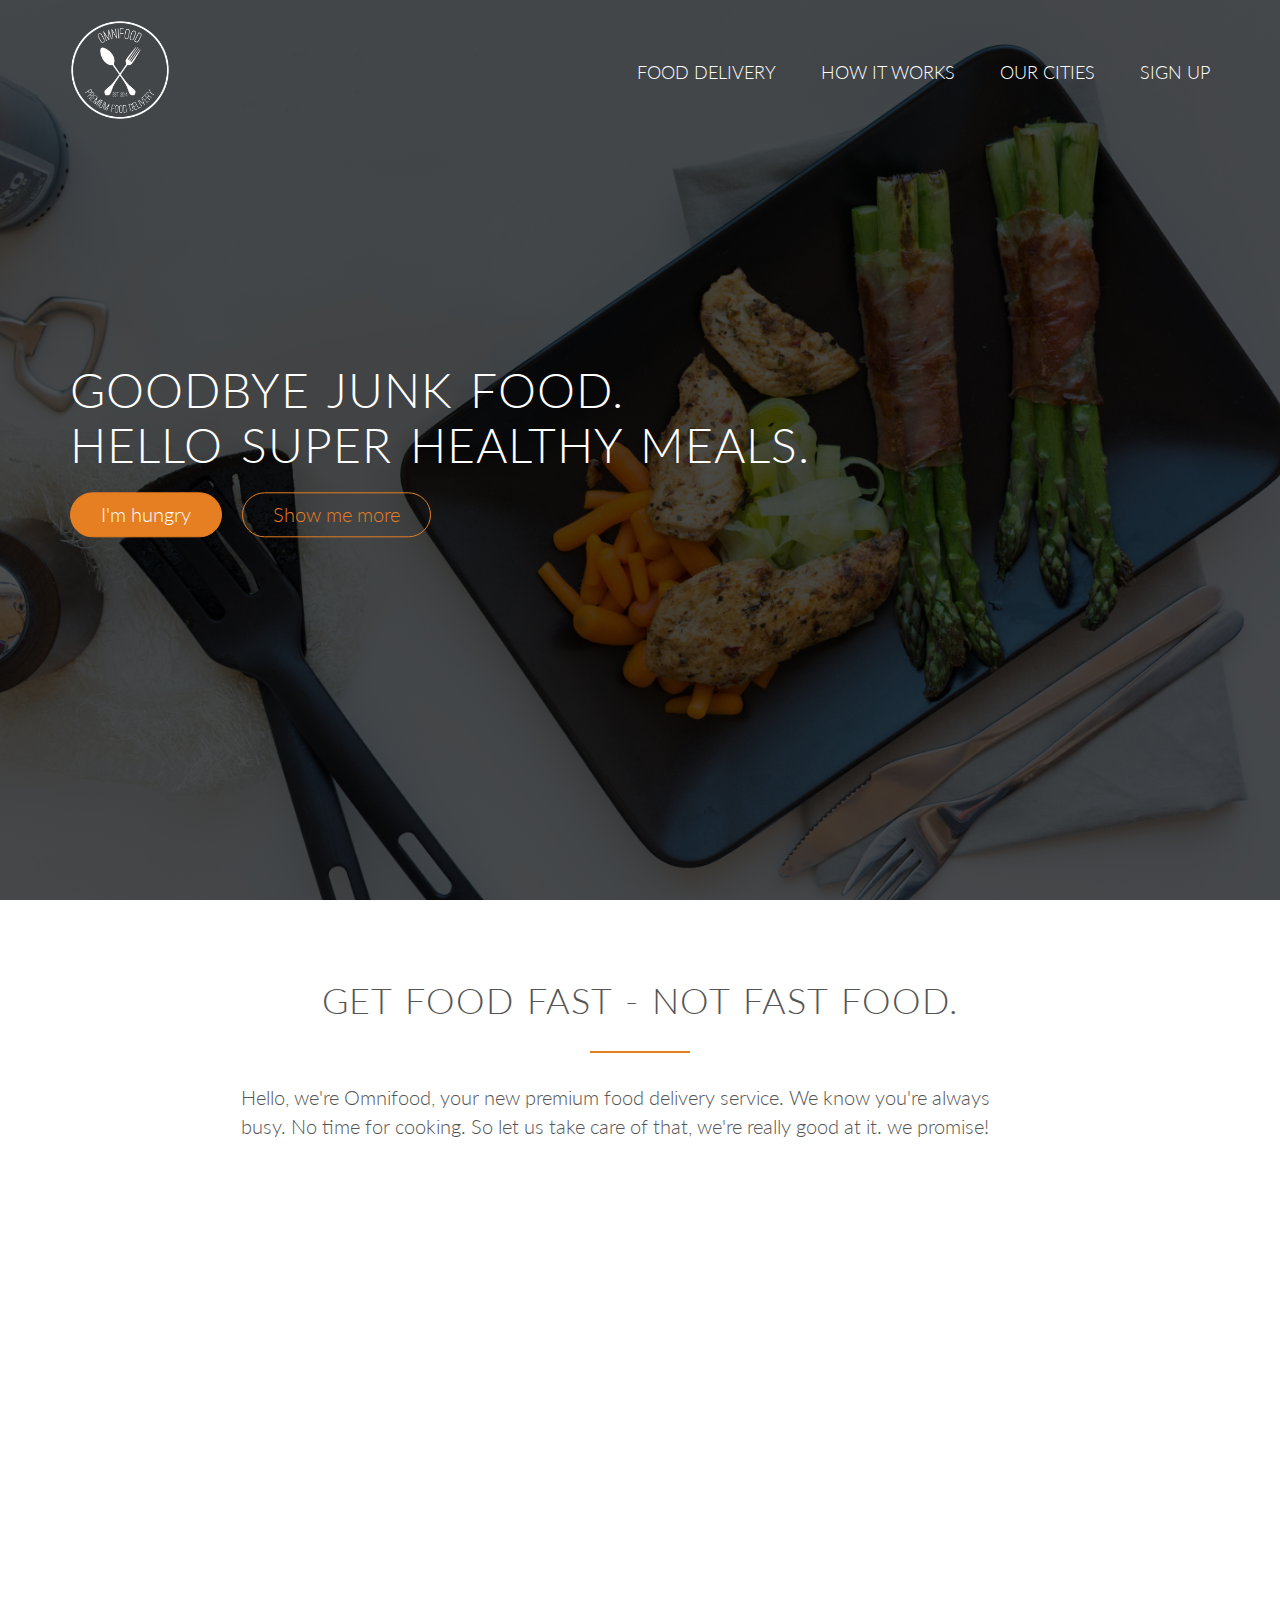
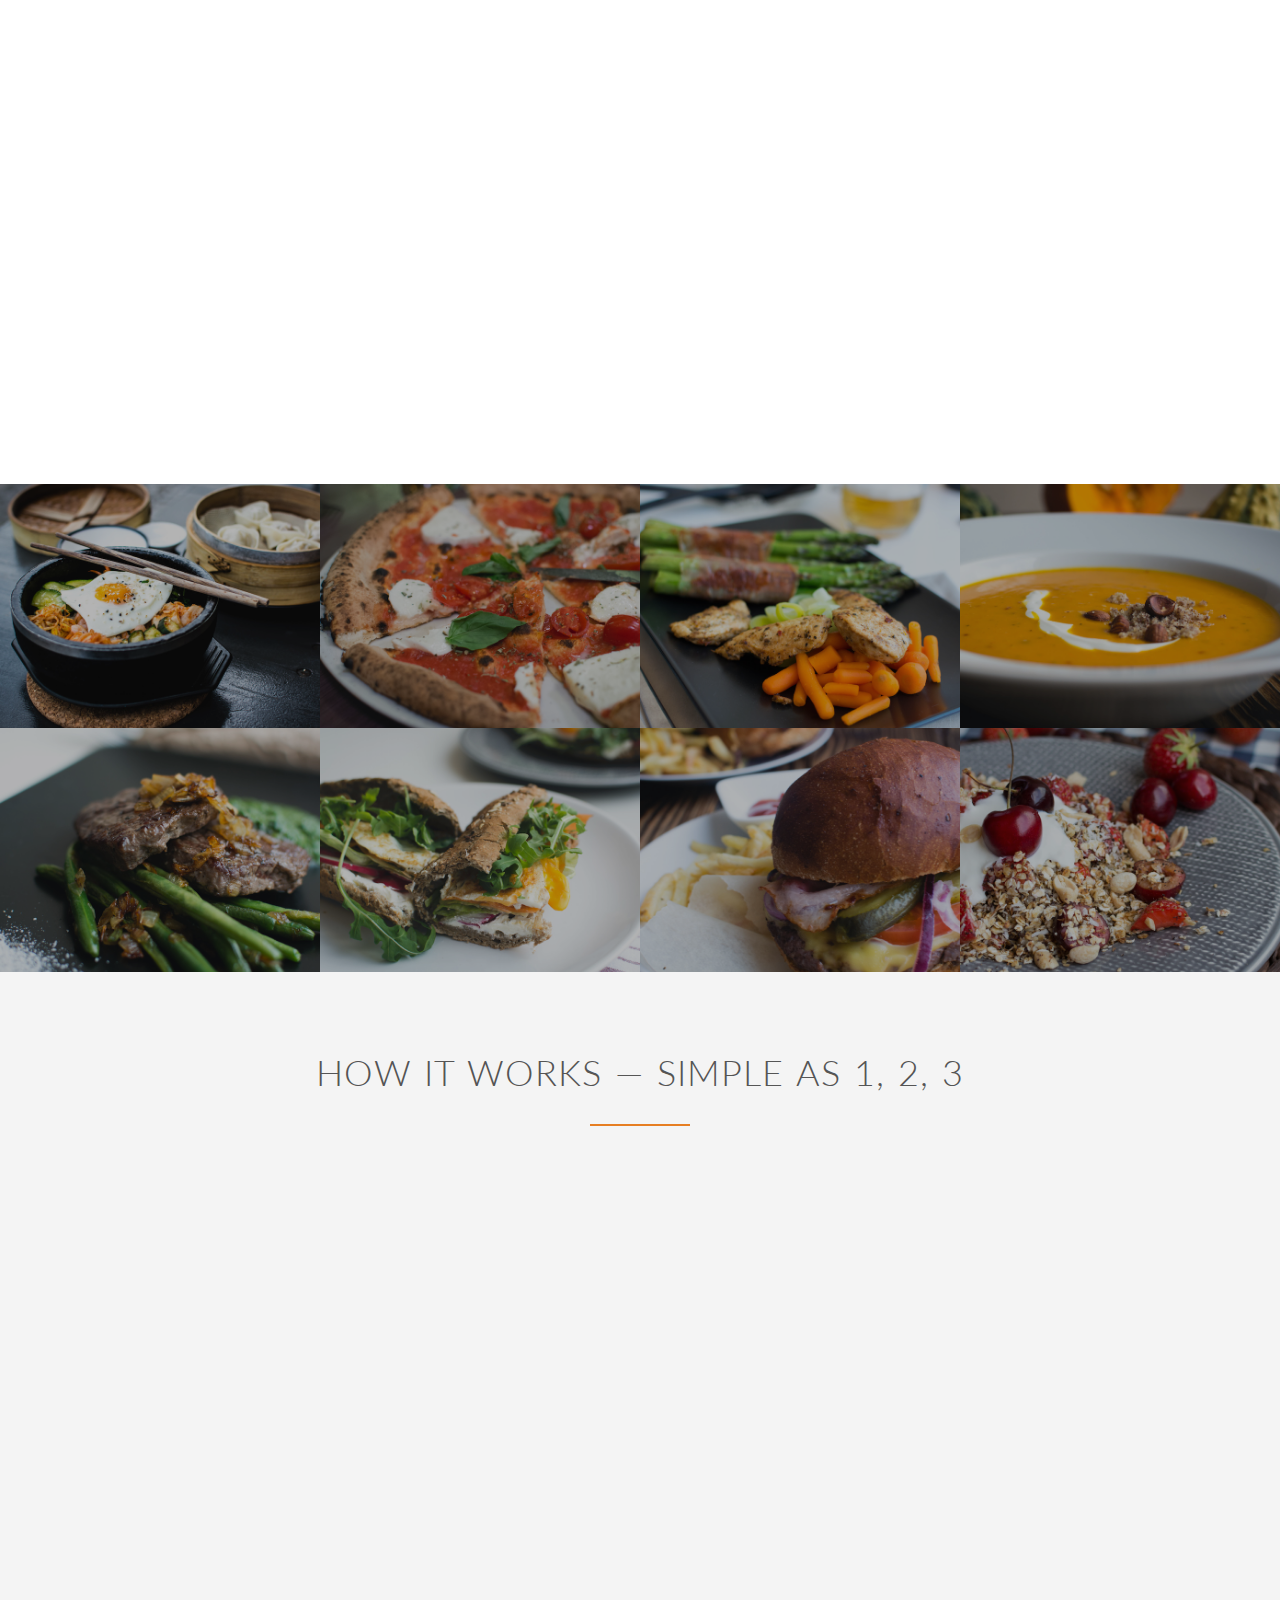
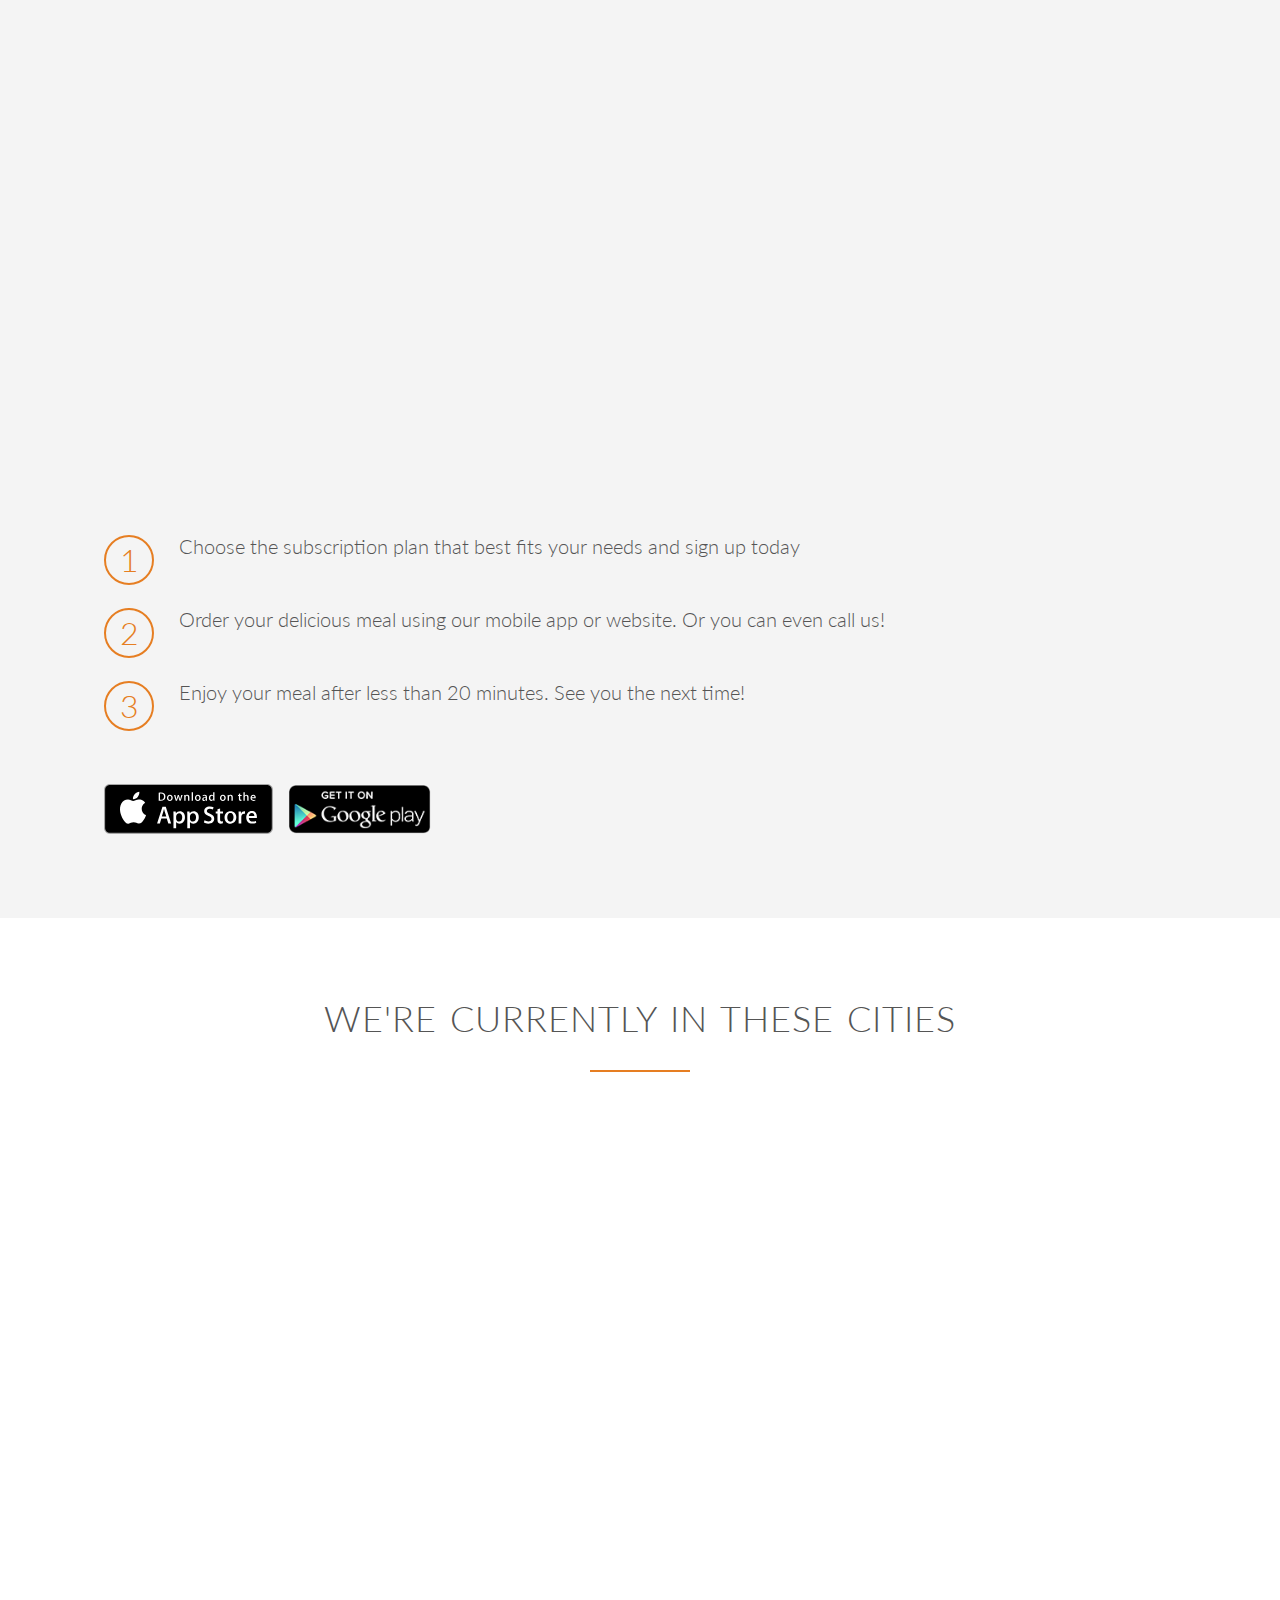
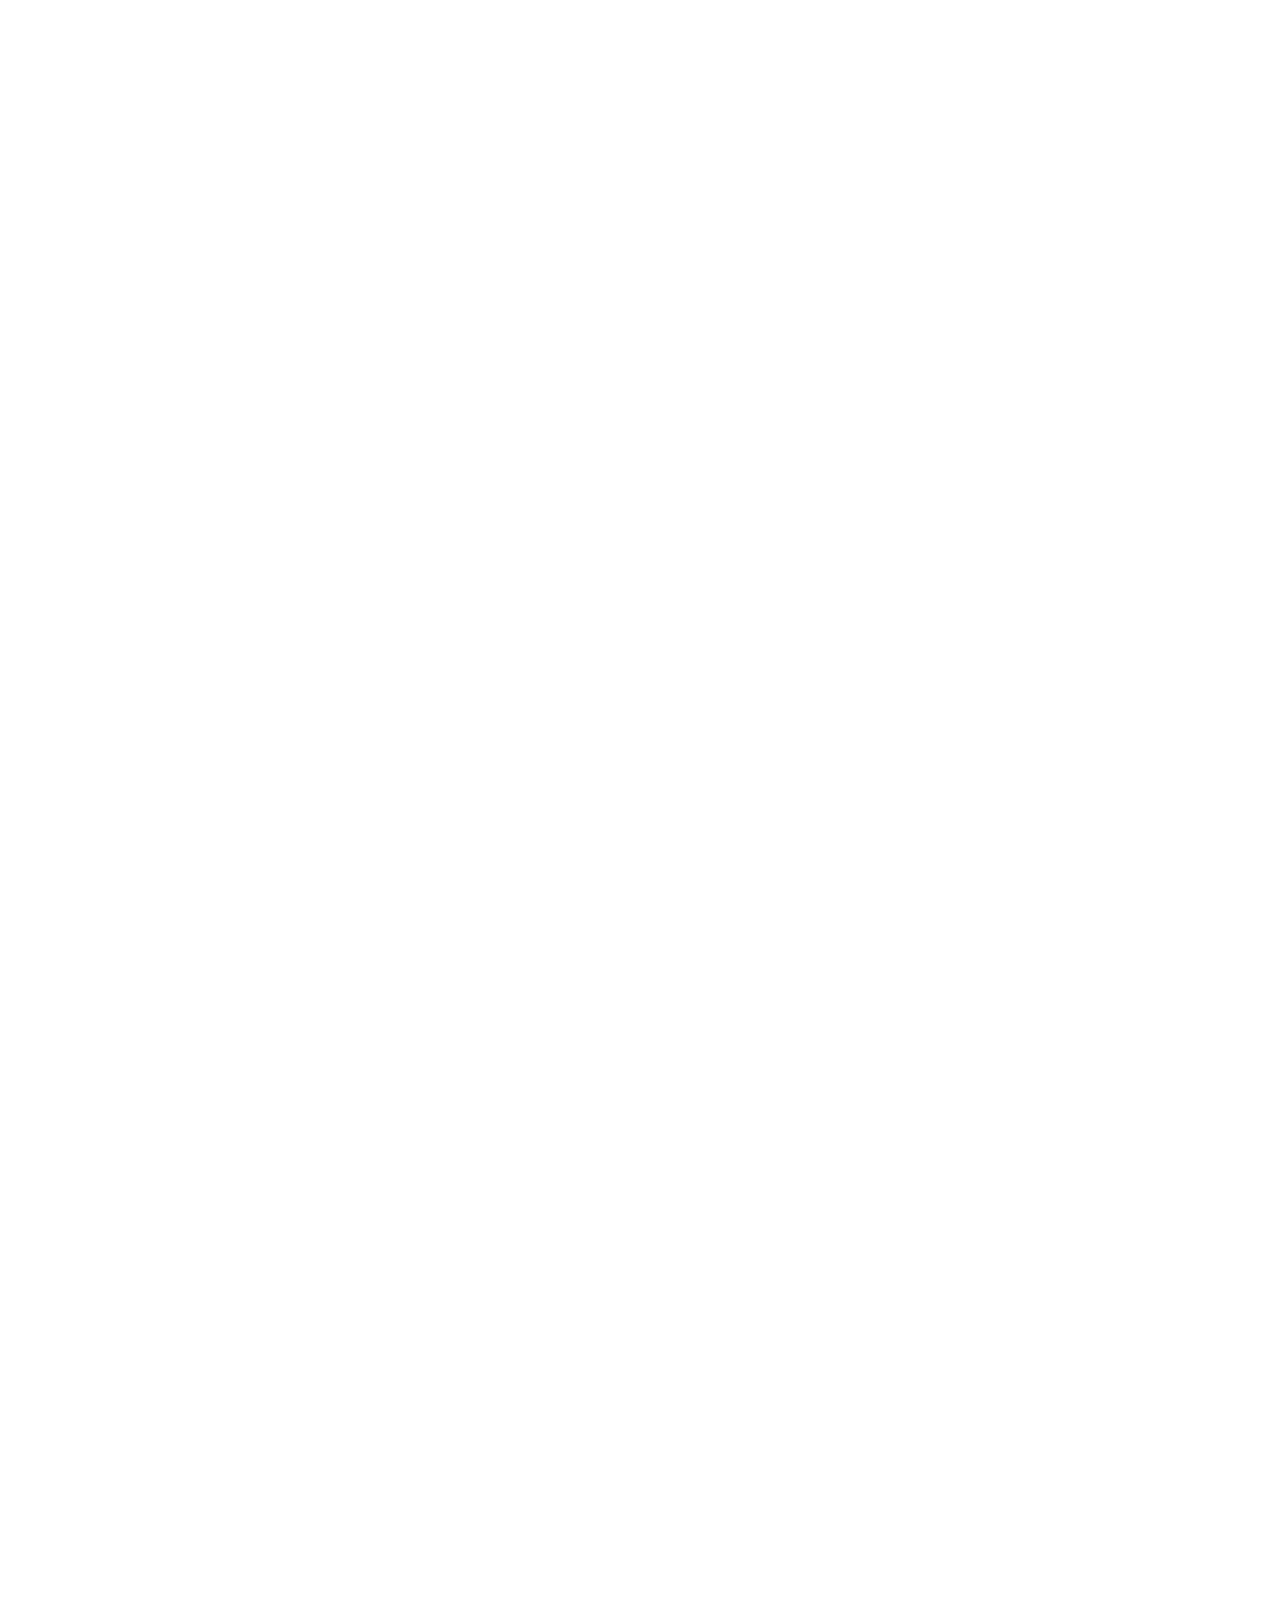
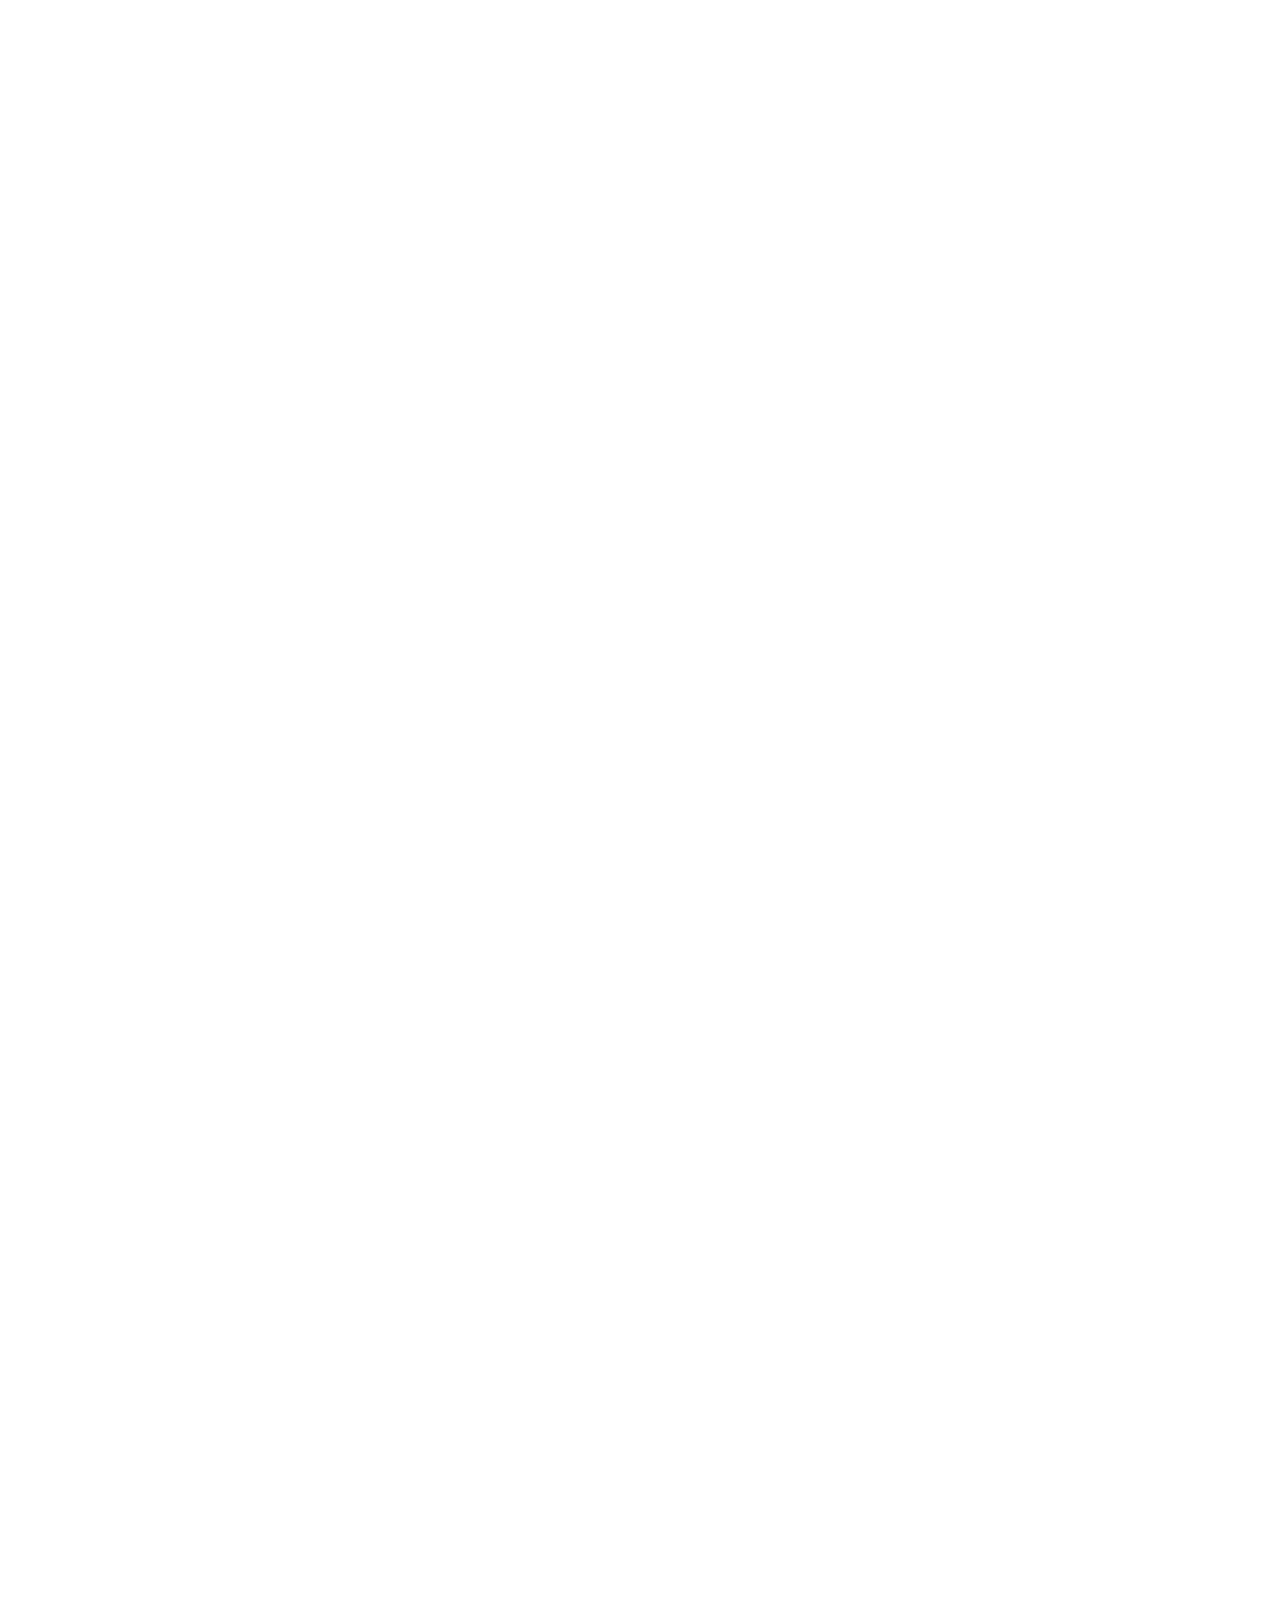
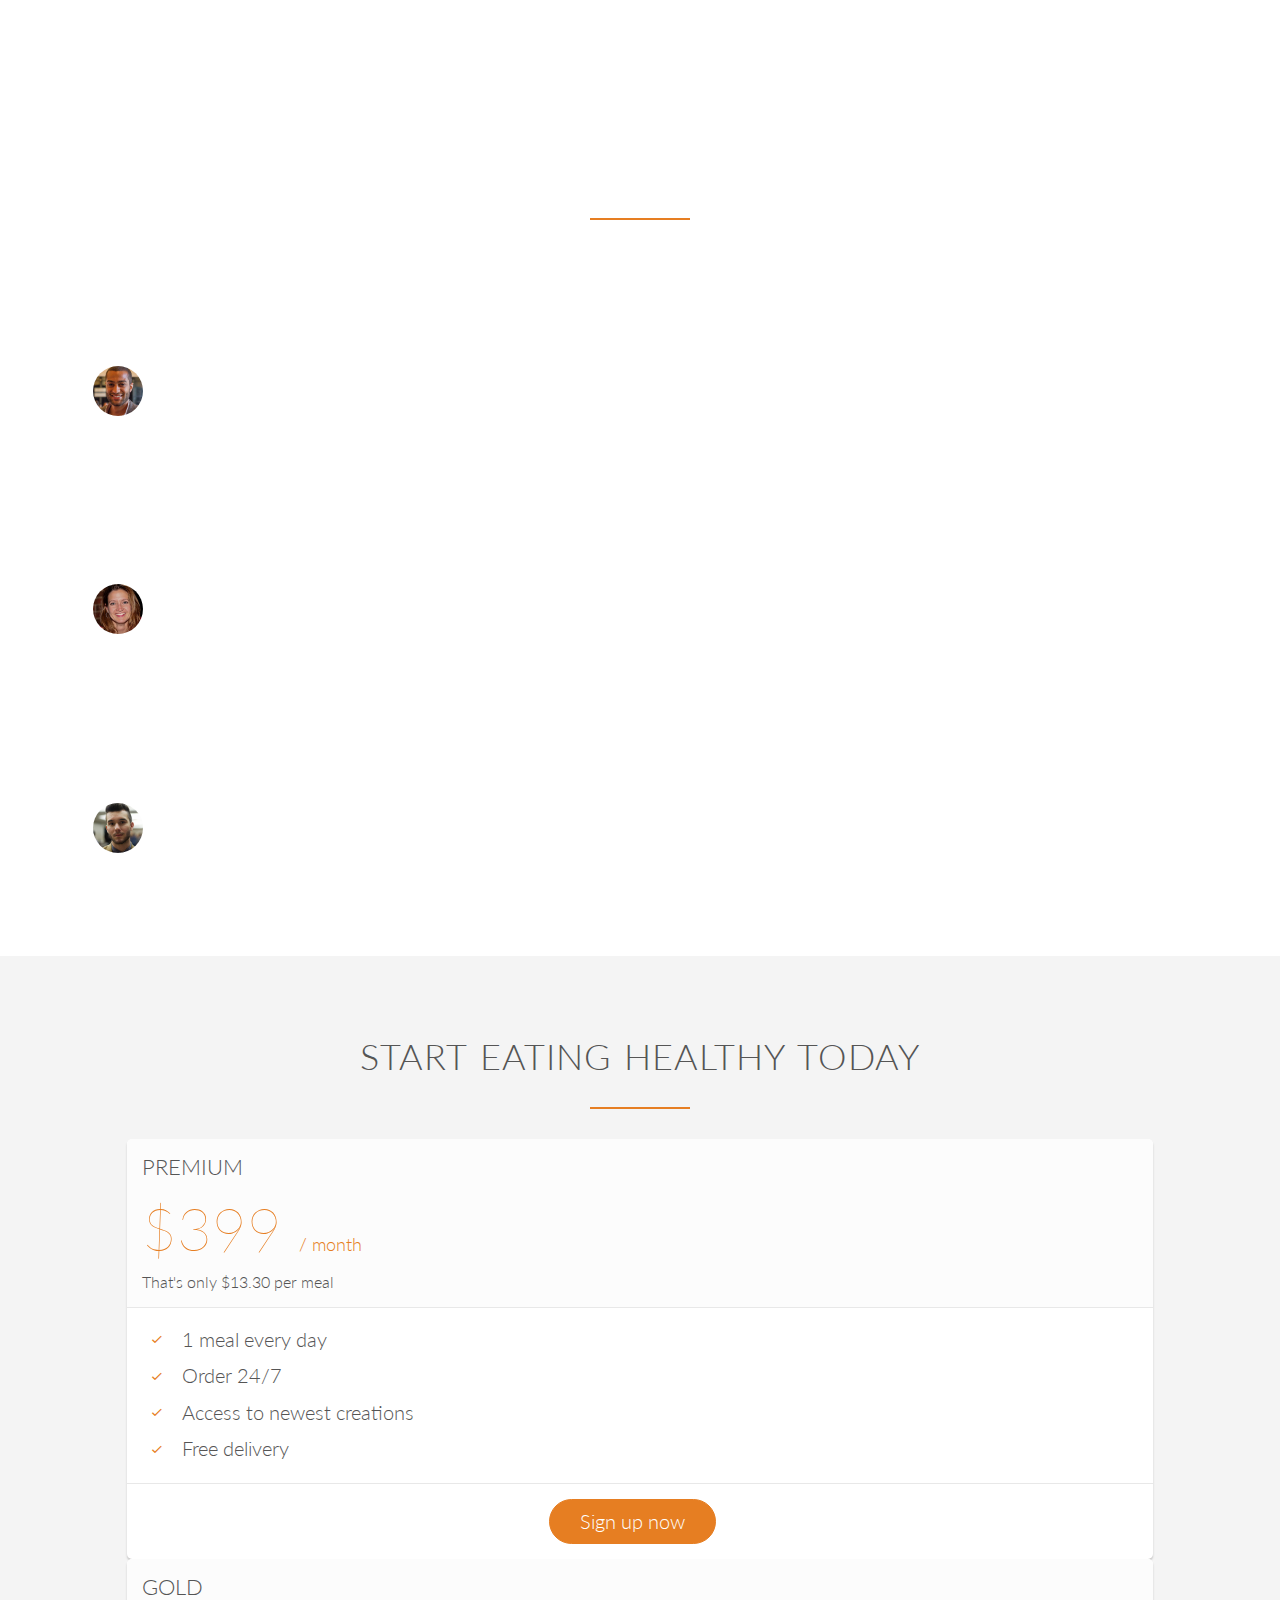
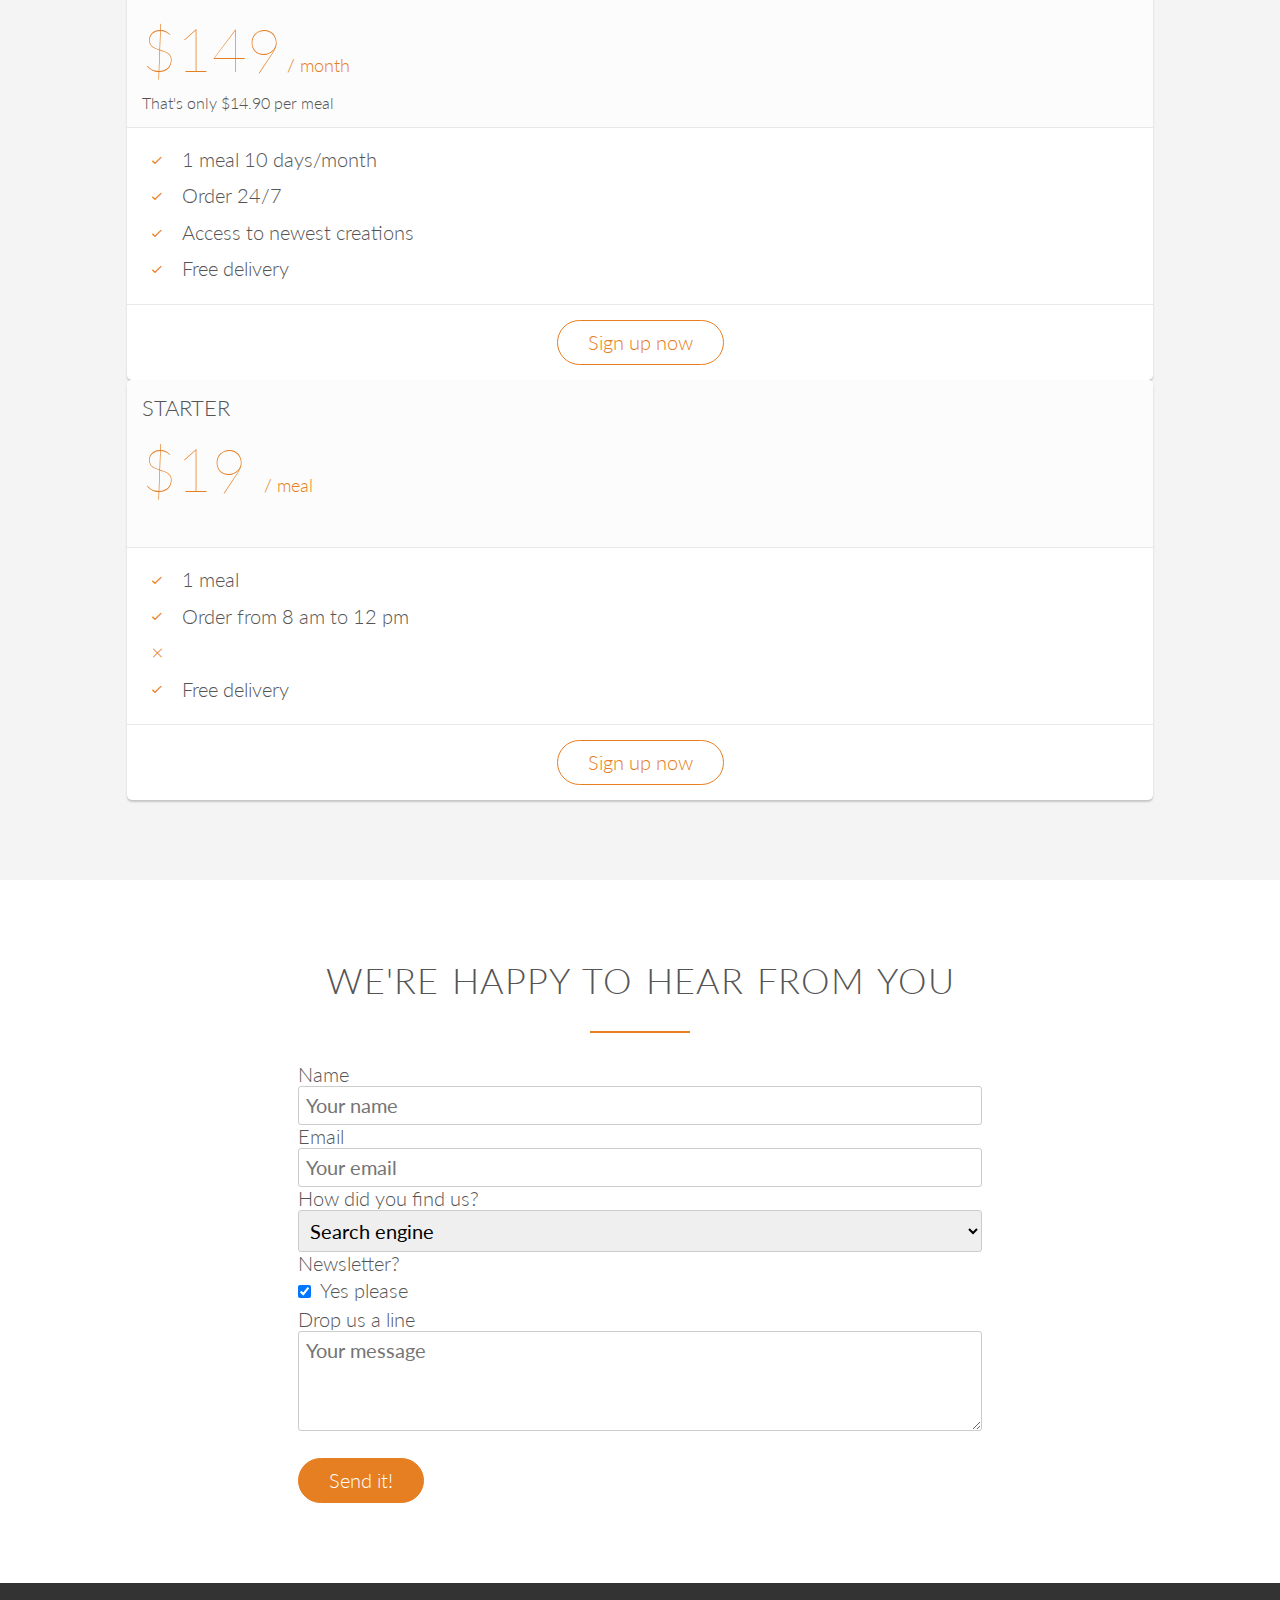
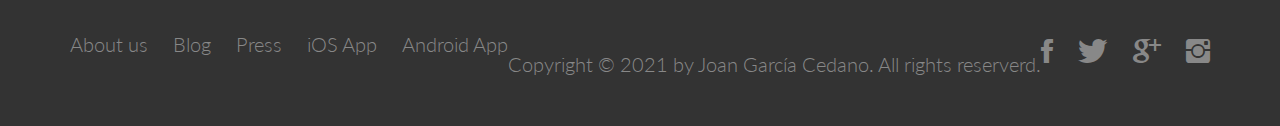
==== docs/index.html @ 102194fa "docs" ====
<!DOCTYPE html>
<html lang="en">
  <head>
    <meta charset="UTF-8" />
    <meta http-equiv="X-UA-Compatible" content="IE=edge" />
    <meta name="viewport" content="width=device-width, initial-scale=1.0" />
    <meta
      name="description"
      content="Omnifood is a premium food delivery service with the mission to bring affordable and healty meals to as many people as possible"
    />

    <link rel="stylesheet" href="./vendors/css/normalize.css" />
    <link rel="stylesheet" href="vendors/css/grid.css" />
    <link rel="stylesheet" href="./vendors/css/ionicons.css" />
    <link rel="stylesheet" href="./resources/css/style.css" />
    <link rel="stylesheet" href="./resources/css/queries.css" />
    <link rel="stylesheet" href="./" />
    <link
      href="https://fonts.googleapis.com/css?family=Lato:100,300,400,300italic"
      rel="stylesheet"
      type="text/css"
    />
    <link
      rel="stylesheet"
      href="https://cdnjs.cloudflare.com/ajax/libs/animate.css/4.1.1/animate.min.css"
    />
    <title>Omnifood</title>
    <link
      rel="apple-touch-icon"
      sizes="180x180"
      href="/resoursces/favicons/apple-touch-icon.png"
    />
    <link
      rel="icon"
      type="image/png"
      sizes="32x32"
      href="/resoursces/favicons/favicon-32x32.png"
    />
    <link
      rel="icon"
      type="image/png"
      sizes="16x16"
      href="/resoursces/favicons/favicon-16x16.png"
    />
    <link rel="manifest" href="/resoursces/favicons/site.webmanifest" />
    <link
      rel="mask-icon"
      href="/resoursces/favicons/safari-pinned-tab.svg"
      color="#5bbad5"
    />
    <link rel="shortcut icon" href="/resoursces/favicons/favicon.ico" />
    <meta name="msapplication-TileColor" content="#da532c" />
    <meta
      name="msapplication-config"
      content="/resoursces/favicons/browserconfig.xml"
    />
    <meta name="theme-color" content="#ffffff" />
  </head>
  <body>
    <header>
      <nav>
        <div class="row">
          <img
            src="./resources/img/logo-white.png"
            alt="Omnifood logo"
            class="logo"
          />
          <img
            src="./resources/img/logo.png"
            alt="Omnifood logo"
            class="logo-black"
          />
          <ul class="main-nav js--main-nav">
            <li><a href="#features">Food delivery</a></li>
            <li><a href="#works">How it works</a></li>
            <li><a href="#cities">Our cities</a></li>
            <li><a href="#plans">Sign up</a></li>
          </ul>
          <a class="mobile-nav-icon js--nav-icon"
            ><i class="ion-navicon-round"></i
          ></a>
        </div>
      </nav>
      <div class="hero-text-box">
        <h1>
          Goodbye junk food.<br />
          Hello super healthy meals.
        </h1>
        <a class="btn btn-full js--scroll-to-plan" href="#">I'm hungry</a>
        <a class="btn btn-ghost js--scroll-to-start" href="#">Show me more</a>
      </div>
    </header>

    <section class="section-features js--section-features" id="features">
      <div class="row">
        <h2>Get food fast - not fast food.</h2>
        <p class="long-copy">
          Hello, we're Omnifood, your new premium food delivery service. We know
          you're always busy. No time for cooking. So let us take care of that,
          we're really good at it. we promise!
        </p>
      </div>
      <div class="row js--wp-1">
        <div class="col span-1-of-4 box">
          <i class="ion-ios-infinite-outline icon-big"></i>
          <h3>Up to 365 days/year</h3>
          <p>
            Never cook again! We really mean that. Our subscription plans
            include up to 365 days/year coverage. You can also choose to order
            more flexibly if that's your style.
          </p>
        </div>
        <div class="col span-1-of-4 box">
          <i class="ion-ios-stopwatch-outline icon-big"></i>
          <h3>Ready en 20 minutes</h3>
          <p>
            You're only twenty minutes away from your delicious and super
            healthy meals delivered right to your home. We work with the best
            chefs in each town to ensure that you're 100% happy
          </p>
        </div>
        <div class="col span-1-of-4 box">
          <i class="ion-ios-nutrition-outline icon-big"></i>
          <h3>100% organic</h3>
          <p>
            All our vegetables are fresh, organic and loca. Animals are reised
            without added hormones or antibiotics. Good for your health, the
            enviroment, and it also tastes better!
          </p>
        </div>
        <div class="col span-1-of-4 box">
          <i class="ion-ios-cart-outline icon-big"></i>
          <h3>Order anything</h3>
          <p>
            We don't limit your creativity, which means you can order whatever
            you feel like. You can also choose from our menu containing over 100
            delicious meals. It's up to you!
          </p>
        </div>
      </div>
    </section>

    <section class="section-meals">
      <ul class="meals-showcase clearfix">
        <li>
          <figure class="meal-photo">
            <img
              src="./resources/img/1.jpg"
              alt="Korean bibmbap with egg and vegetables"
            />
          </figure>
        </li>
        <li>
          <figure class="meal-photo">
            <img
              src="./resources/img/2.jpg"
              alt="Simple italian pizza with cherry tomatoes"
            />
          </figure>
        </li>
        <li>
          <figure class="meal-photo">
            <img
              src="./resources/img/3.jpg"
              alt="Chicken breast steak with vegetables"
            />
          </figure>
        </li>
        <li>
          <figure class="meal-photo">
            <img src="./resources/img/4.jpg" alt="Autumn pumpkin soup" />
          </figure>
        </li>
      </ul>
      <ul class="meals-showcase clearfix">
        <li>
          <figure class="meal-photo">
            <img
              src="./resources/img/5.jpg"
              alt="Paleo beef steak with vegetables"
            />
          </figure>
        </li>
        <li>
          <figure class="meal-photo">
            <img
              src="./resources/img/6.jpg"
              alt="Healthy baguette with egg and vegetables"
            />
          </figure>
        </li>
        <li>
          <figure class="meal-photo">
            <img
              src="./resources/img/7.jpg"
              alt="Burger with cheddar and bacon"
            />
          </figure>
        </li>
        <li>
          <figure class="meal-photo">
            <img
              src="./resources/img/8.jpg"
              alt="Granola with cherires and strawberries"
            />
          </figure>
        </li>
      </ul>
    </section>

    <section class="section-steps" id="works">
      <div class="row">
        <h2>How it works &mdash; Simple as 1, 2, 3</h2>
      </div>
      <div class="row">
        <div class="col span-1-of-2 steps-box">
          <img
            src="./resources/img/app-iPhone.png"
            alt="Omnifood app on iPhone"
            class="app-screen js--wp-2"
          />
        </div>
        <div class="col span-1-of-2 steps-box">
          <div class="works-step">
            <div>1</div>
            <p>
              Choose the subscription plan that best fits your needs and sign up
              today
            </p>
          </div>
          <div class="works-step">
            <div>2</div>
            <p>
              Order your delicious meal using our mobile app or website. Or you
              can even call us!
            </p>
          </div>
          <div class="works-step">
            <div>3</div>
            <p>
              Enjoy your meal after less than 20 minutes. See you the next time!
            </p>
          </div>

          <a href="#" class="btn-app"
            ><img src="./resources/img/download-app.svg" alt="App Store Button"
          /></a>
          <a href="#" class="btn-app"
            ><img
              src="./resources/img/download-app-android.png"
              alt="Google Store Button"
          /></a>
        </div>
      </div>
    </section>

    <section class="section-cities" id="cities">
      <div class="row">
        <h2>We're currently in these cities</h2>
      </div>
      <div class="row js--wp-3">
        <div class="col span-1-of-4 box">
          <img src="./resources/img/lisbon-3.jpg" alt="Lisbon" />
          <h3>Lisbon</h3>
          <div class="city-feature">
            <i class="ion-ios-person icon-small"></i>
            1600+ happy eaters
          </div>
          <div class="city-feature">
            <i class="ion-ios-star icon-small"></i>
            60+ top chefs
          </div>
          <div class="city-feature">
            <i class="ion-social-twitter icon-small"></i>
            <a href="#">@omnifood_lx</a>
          </div>
        </div>
        <div class="col span-1-of-4 box">
          <img src="./resources/img/san-francisco.jpg" alt="San Francisco" />
          <h3>San Francisco</h3>
          <div class="city-feature">
            <i class="ion-ios-person icon-small"></i>
            3700+ happy eaters
          </div>
          <div class="city-feature">
            <i class="ion-ios-star icon-small"></i>
            160+ top chefs
          </div>
          <div class="city-feature">
            <i class="ion-social-twitter icon-small"></i>
            <a href="#">@omnifood_sf</a>
          </div>
        </div>
        <div class="col span-1-of-4 box">
          <img src="./resources/img/berlin.jpg" alt="Berlin" />
          <h3>Berlín</h3>
          <div class="city-feature">
            <i class="ion-ios-person icon-small"></i>
            2300+ happy eaters
          </div>
          <div class="city-feature">
            <i class="ion-ios-star icon-small"></i>
            110+ top chefs
          </div>
          <div class="city-feature">
            <i class="ion-social-twitter icon-small"></i>
            <a href="#">@omnifood_berlin</a>
          </div>
        </div>
        <div class="col span-1-of-4 box">
          <img src="./resources/img/london.jpg" alt="London" />
          <h3>London</h3>
          <div class="city-feature">
            <i class="ion-ios-person icon-small"></i>
            1200+ happy eaters
          </div>
          <div class="city-feature">
            <i class="ion-ios-star icon-small"></i>
            50+ top chefs
          </div>
          <div class="city-feature">
            <i class="ion-social-twitter icon-small"></i>
            <a href="#">@omnifood_london</a>
          </div>
        </div>
      </div>
    </section>

    <section class="section-testimonials">
      <div class="row">
        <h2>Our customers can't live withous us</h2>
      </div>
      <div class="row">
        <div class="col span-1-of-3">
          <blockquote>
            Omnifood is just awesome! I just launched a startup which leaves me
            with no time for cooking, so Omnifood is a life-saver. Now that I
            got used to it, I couldn't live without my daily meals!
            <cite
              ><img src="./resources/img/customer-1.jpg" alt="" />Alberto
              Duncan</cite
            >
          </blockquote>
        </div>
        <div class="col span-1-of-3">
          <blockquote>
            I was looking for a quick and ease food delivery service in San
            Francisco. I tried a lot of them and ended up with Omnifood. Best
            food delivery service in the Bay Area. Keep up the great work!
            <cite
              ><img src="./resources/img/customer-2.jpg" alt="" />Joana
              Silva</cite
            >
          </blockquote>
        </div>
        <div class="col span-1-of-3">
          <blockquote>
            Inexpensive healthy and great-tasting mels, delivered right to my
            home. We have lots of food delivery here in Lisbon, but no one comes
            even close to Omnifood. Me and my family are so in love!
            <cite
              ><img src="./resources/img/customer-3.jpg" alt="" />Milton
              Chapman</cite
            >
          </blockquote>
        </div>
      </div>
    </section>

    <section class="section-plans js--section-plans" id="plans">
      <div class="row">
        <h2>Start eating healthy today</h2>
      </div>
      <div class="row">
        <div class="col span-1-of-3">
          <div class="plan-box js--wp-4">
            <div>
              <h3>Premium</h3>
              <p class="plan-price">$399 <span> / month</span></p>
              <p class="plan-price-meal">That's only $13.30 per meal</p>
            </div>
            <div>
              <ul>
                <li>
                  <i class="ion-ios-checkmark-empty icon-small"></i>1 meal every
                  day
                </li>
                <li>
                  <i class="ion-ios-checkmark-empty icon-small"></i>Order 24/7
                </li>
                <li>
                  <i class="ion-ios-checkmark-empty icon-small"></i>Access to
                  newest creations
                </li>
                <li>
                  <i class="ion-ios-checkmark-empty icon-small"></i>Free
                  delivery
                </li>
              </ul>
            </div>
            <div>
              <a href="#" class="btn btn-full">Sign up now</a>
            </div>
          </div>
        </div>
        <div class="col span-1-of-3">
          <div class="plan-box">
            <div>
              <h3>Gold</h3>
              <p class="plan-price">$149<span> / month</span></p>
              <p class="plan-price-meal">That's only $14.90 per meal</p>
            </div>
            <div>
              <ul>
                <li>
                  <i class="ion-ios-checkmark-empty icon-small"></i>1 meal 10
                  days/month
                </li>
                <li>
                  <i class="ion-ios-checkmark-empty icon-small"></i>Order 24/7
                </li>
                <li>
                  <i class="ion-ios-checkmark-empty icon-small"></i>Access to
                  newest creations
                </li>
                <li>
                  <i class="ion-ios-checkmark-empty icon-small"></i>Free
                  delivery
                </li>
              </ul>
            </div>
            <div>
              <a href="#" class="btn btn-ghost">Sign up now</a>
            </div>
          </div>
        </div>
        <div class="col span-1-of-3">
          <div class="plan-box">
            <div>
              <h3>Starter</h3>
              <p class="plan-price">$19 <span> / meal</span></p>
              <p class="plan-price-meal">&nbsp;</p>
            </div>
            <div>
              <ul>
                <li>
                  <i class="ion-ios-checkmark-empty icon-small"></i>1 meal
                </li>
                <li>
                  <i class="ion-ios-checkmark-empty icon-small"></i>Order from 8
                  am to 12 pm
                </li>
                <li>
                  <i class="ion-ios-close-empty icon-small"></i>
                </li>
                <li>
                  <i class="ion-ios-checkmark-empty icon-small"></i>Free
                  delivery
                </li>
              </ul>
            </div>
            <div>
              <a href="#" class="btn btn-ghost">Sign up now</a>
            </div>
          </div>
        </div>
      </div>
    </section>

    <section class="section-form">
      <div class="row">
        <h2>We're happy to hear from you</h2>
      </div>
      <div class="row">
        <form method="post" action="#" class="contact-form">
          <div class="row">
            <div class="col span-1-of-3">
              <label for="">Name</label>
            </div>
            <div class="col span-2-of-3">
              <input
                type="text"
                name="name"
                id="name"
                placeholder="Your name"
                required
              />
            </div>
          </div>
          <div class="row">
            <div class="col span-1-of-3">
              <label for="">Email</label>
            </div>
            <div class="col span-2-of-3">
              <input
                type="email"
                name="email"
                id="email"
                placeholder="Your email"
                required
              />
            </div>
          </div>
          <div class="row">
            <div class="col span-1-of-3">
              <label for="">How did you find us?</label>
            </div>
            <div class="col span-2-of-3">
              <select name="find-us" id="find-us">
                <option value="friends">Friends</option>
                <option value="search" selected>Search engine</option>
                <option value="ad">Advertisement</option>
                <option value="other">Other</option>
              </select>
            </div>
          </div>

          <div class="row">
            <div class="col span-1-of-3">
              <label for="">Newsletter?</label>
            </div>
            <div class="col span-2-of-3">
              <input type="checkbox" name="news" id="news" checked />
              Yes please
            </div>
          </div>
          <div class="row">
            <div class="col span-1-of-3">
              <label for="">Drop us a line</label>
            </div>
            <div class="col span-2-of-3">
              <textarea
                name="message"
                id="message"
                cols="30"
                rows="10"
                placeholder="Your message"
              ></textarea>
            </div>
          </div>
          <div class="row">
            <div class="col span-1-of-3">
              <label for="">&nbsp;</label>
            </div>
            <div class="col span-2-of-3">
              <input type="submit" value="Send it!" />
            </div>
          </div>
        </form>
      </div>
    </section>

    <footer>
      <div class="row">
        <div class="col span-1-of-2">
          <ul class="footer-nav">
            <li><a href="#">About us</a></li>
            <li><a href="#">Blog</a></li>
            <li><a href="#">Press</a></li>
            <li><a href="#">iOS App</a></li>
            <li><a href="#">Android App</a></li>
          </ul>
        </div>
        <div class="col span-1-of-2">
          <ul class="social-icons">
            <li>
              <a href="#"><i class="ion-social-facebook"></i></a>
            </li>
            <li>
              <a href="#"><i class="ion-social-twitter"></i></a>
            </li>
            <li>
              <a href="#"><i class="ion-social-googleplus"></i></a>
            </li>
            <li>
              <a href="#"><i class="ion-social-instagram"></i></a>
            </li>
          </ul>
        </div>
      </div>
      <div class="row">
        <p>
          Copyright &copy; 2021 by Joan García Cedano. All rights reserverd.
        </p>
      </div>
    </footer>
    <script src="https://ajax.googleapis.com/ajax/libs/jquery/1.11.2/jquery.min.js"></script>
    <script src="./vendors/js/jquery.waypoints.min.js"></script>
    <script src="./resources/js/script.js"></script>
  </body>
</html>
---- docs/resources/css/style.css ----
/*BASIC SETUP*/

* {
  margin: 0;
  padding: 0;
  box-sizing: border-box;
}

html,
body {
  background-color: #fff;
  color: #555;
  font-family: "Lato", "Arial", sans-serif;
  font-weight: 300;
  font-size: 20px;
  text-rendering: optimizeLegibility;
  overflow-x: hidden;
}

.clearfix {
  zoom: 1;
}

.clearfix::after {
  content: ".";
  clear: both;
  display: block;
  height: 0;
  visibility: hidden;
}

/*REUSABLE COMPONENTS*/

.row {
  max-width: 1140px;
  margin: 0 auto;
}

section {
  padding: 80px 0;
}

.box {
  padding: 1%;
}

/*HEADINGS*/

h1,
h2,
h3 {
  font-weight: 300;
  text-transform: uppercase;
}

h1 {
  margin-top: 0;
  margin-bottom: 20px;
  color: #fff;
  font-size: 240%;
  word-spacing: 4px;
  letter-spacing: 1px;
}

h2 {
  font-size: 180%;
  word-spacing: 2px;
  text-align: center;
  margin-bottom: 30px;
  letter-spacing: 1px;
}

h2::after {
  content: " ";
  display: block;
  height: 2px;
  background-color: #e67e22;
  width: 100px;
  margin: 0 auto;
  margin-top: 30px;
}

h3 {
  font-size: 110%;
  margin-bottom: 15px;
}

/*PARAGRAPHS*/
.long-copy {
  line-height: 145%;
  width: 70%;
  margin-left: 15%;
}

.box p {
  font-size: 90%;
  line-height: 145%;
}

/*ICONS*/
.icon-big {
  font-size: 350%;
  display: block;
  color: #e67e22;
  margin-bottom: 10px;
}

.icon-small {
  display: inline-block;
  width: 30px;
  text-align: center;
  color: #e67e22;
  font-size: 120%;
  /*Secrets to align text and icons*/
  line-height: 120%;
  margin-right: 10px;
  vertical-align: middle;
  margin-top: -4px;
}

/*LINKS*/
a:link,
a:visited {
  color: #e67e22;
  text-decoration: none;
  padding-bottom: 1px;
  border-bottom: 1px solid #e67e22;
  transition: border-bottom 0.2s, color 0.2s;
}

a:hover,
a:active {
  color: #555;
  border-bottom: 1px solid transparent;
}

/*BUTTONS*/

.btn:link,
.btn:visited,
input[type="submit"] {
  display: inline-block;
  padding: 10px 30px;
  font-weight: 300;
  text-decoration: none;
  border-radius: 25px;
  transition: background-color 0.2s, border 0.2s, color 0.2s;
}

.btn:hover,
.btn:active {
  background-color: #cf6d17;
}

.btn-full:link,
.btn-full:visited,
input[type="submit"] {
  background-color: #e67e22;
  border: 1px solid #e67e22;
  color: #fff;
  margin-right: 15px;
}

.btn-ghost:link,
.btn-ghost:visited {
  border: 1px solid #e67e22;
  color: #e67e22;
}

.btn-full:hover,
.btn-full:active,
input[type="submit"]:hover,
input[type="submit"]:active {
  border: 1px solid #cf6d17;
}

.btn-ghost:hover,
.btn-ghost:active {
  border: 1px solid #e67e22;
  color: #fff;
}

/*HEADER STYLES*/

header {
  background-image: linear-gradient(rgba(0, 0, 0, 0.7), rgba(0, 0, 0, 0.7)),
    url("./img/hero.jpg");
  background-size: cover;
  background-position: center;
  background-attachment: fixed;
  height: 100vh;
}

.hero-text-box {
  position: absolute;
  width: 1140px;
  top: 50%;
  left: 50%;
  transform: translate(-50%, -50%);
}

.logo {
  height: 100px;
  width: auto;
  float: left;
  margin-top: 20px;
}

.logo-black {
  display: none;
  height: 50px;
  width: auto;
  float: left;
  margin: 5px 0;
}

.main-nav {
  float: right;
  list-style: none;
  margin-top: 60px;
}

.main-nav li {
  display: inline-block;
  margin-left: 40px;
}

.main-nav li a:link,
.main-nav li a:visited {
  padding: 8px 0;
  color: #fff;
  text-decoration: none;
  text-transform: uppercase;
  font-size: 90%;
  border-bottom: 2px solid transparent;
  transition: border-bottom 0.2s ease;
}

.main-nav li a:hover,
.main-nav li a:active {
  border-bottom: 2px solid #e67e22;
}

/*MOBILE NAVI*/
.mobile-nav-icon {
  float: right;
  cursor: pointer;
  margin-top: 30px;
  display: none;
}

.mobile-nav-icon i {
  font-size: 200%;
  color: #fff;
}

/*STICKY NAVI*/
.sticky {
  position: fixed;
  top: 0;
  left: 0;
  width: 100%;
  background-color: rgba(255, 255, 255, 0.98);
  box-shadow: 0 2px 2px #fff;
  z-index: 9999;
}

.sticky .main-nav {
  margin-top: 18px;
}

.sticky .main-nav li a:link,
.sticky .main-nav li a:visited {
  padding: 16px 0;
  color: #555;
}

.sticky .logo {
  display: none;
}

.sticky .logo-black {
  display: block;
}

/*FEATURES*/
.section-features .long-copy {
  margin-bottom: 40px;
}

/*MEALS*/
.section-meals {
  padding: 0;
}

.meals-showcase {
  list-style: none;
  width: 100%;
}

.meals-showcase li {
  display: block;
  float: left;
  width: 25%;
}

.meal-photo {
  width: 100%;
  margin: 0;
  overflow: hidden;
  background-color: #000;
}

.meal-photo img {
  opacity: 0.7;
  width: 100%;
  height: auto;
  transform: scale(1.15);
  transition: transform 0.5s, opacity 0.5s;
}

.meal-photo img:hover {
  opacity: 1;
  transform: scale(1.03);
}

/*HOW IT WORKS*/
.section-steps {
  background-color: #f4f4f4;
}

.steps-box:first-child {
  text-align: right;
  padding-right: 3%;
  margin-top: 30px;
}

.steps-box:last-child {
  padding-left: 3%;
  margin-top: 70px;
}

.app-screen {
  width: 40%;
}

.works-step {
  margin-bottom: 50px;
}

.works-step:last-of-type {
  margin-bottom: 80px;
}

.works-step div {
  color: #e67e22;
  border: 2px solid #e67e22;
  display: block;
  border-radius: 50px;
  height: 50px;
  width: 50px;
  text-align: center;
  padding: 5px;
  float: left;
  font-size: 160%;
  margin-right: 25px;
}

.btn-app:link,
.btn-app:visited {
  border: 0;
}

.btn-app img {
  height: 50px;
  width: auto;
  margin-right: 10px;
}

/*CITIES*/

.box img {
  width: 100%;
  height: auto;
  margin-bottom: 15px;
}

.city-feature {
  margin-bottom: 5px;
}

/*TESTIMONIALS*/

.section-testimonials {
  background-image: linear-gradient(rgba(0, 0, 0, 0.8), rgba(0, 0, 0, 0.8)),
    url("./img/back-customers.jpg");
  background-size: cover;
  color: #fff;
  background-attachment: fixed;
}

blockquote {
  padding: 2%;
  font-style: italic;
  line-height: 145%;
  position: relative;
  margin-top: 40px;
}

blockquote::before {
  content: "\201C";
  font-size: 500%;
  display: block;
  position: absolute;
  top: -5px;
  left: -5px;
}

cite {
  font-size: 90%;
  margin-top: 25px;
  display: block;
}

cite img {
  height: 50px;
  border-radius: 50%;
  margin-right: 10px;
  vertical-align: middle;
}

/*SIGN UP*/

.section-plans {
  background-color: #f4f4f4;
}

.plan-box {
  background-color: #fff;
  border-radius: 5px;
  width: 90%;
  margin-left: 5%;
  box-shadow: 0 2px 2px rgb(199, 198, 198);
}

.plan-box div {
  padding: 15px;
  border-bottom: 1px solid #e8e8e8;
}

.plan-box div:first-child {
  background-color: #fcfcfc;
  border-top-left-radius: 5px;
  border-top-right-radius: 5px;
}

.plan-box div:last-child {
  text-align: center;
  border: 0;
}

.plan-price {
  font-size: 300%;
  margin-bottom: 10px;
  font-weight: 100;
  color: #e67e22;
}

.plan-price span {
  font-size: 30%;
  font-weight: 300;
}

.plan-price-meal {
  font-size: 80%;
}

.plan-box ul {
  list-style: none;
}

.plan-box ul li {
  padding: 5px 0;
}

/*FORM*/

.contact-form {
  width: 60%;
  margin: 0 auto;
}

input[type="text"],
input[type="email"],
select,
textarea {
  width: 100%;
  padding: 7px;
  border-radius: 3px;
  border: 1px solid #ccc;
}

textarea {
  height: 100px;
}

input[type="checkbox"] {
  margin: 10px 5px 10px 0;
}

*:focus {
  outline: none;
}

/*FOOTER*/

footer {
  background-color: #333;
  padding: 50px;
}

.footer-nav {
  list-style: none;
  float: left;
}

.social-icons {
  list-style: none;
  float: right;
}

.footer-nav li,
.social-icons li {
  display: inline-block;
  margin-right: 20px;
}

.footer-nav li:last-child,
.social-icons li:last-child {
  margin-right: 0;
}

.footer-nav li a:link,
.footer-nav li a:visited,
.social-icons li a:link,
.social-icons li a:visited {
  text-decoration: none;
  border: 0;
  color: #888;
  transition: color 0.2;
}

.footer-nav li a:hover,
.footer-nav li a:active {
  color: #ddd;
}

.social-icons li a:link,
.social-icons li a:visited {
  font-size: 160%;
}

.ion-social-facebook,
.ion-social-twitter,
.ion-social-googleplus,
.ion-social-instagram {
  transition: color 0.2;
}

.ion-social-facebook:hover {
  color: #3b5998;
}

.ion-social-twitter:hover {
  color: #00aced;
}

.ion-social-googleplus:hover {
  color: #dd4b39;
}

.ion-social-instagram:hover {
  color: #517fa4;
}

footer p {
  color: #888;
  text-align: center;
  margin-top: 20px;
}

/*ANIMATIONS*/

.js--wp-1,
.js--wp-2,
.js--wp-3 {
  opacity: 0;
  animation-duration: 1s;
}

.js--wp-4 {
  animation-duration: 1s;
}

.js--wp-1 .animate_animated,
.js--wp-2 .animate_animated,
.js--wp-3 .animate_animated {
  opacity: 1;
}
---- docs/resources/css/queries.css ----
/*BIG TABLET TO 1200px*/
@media only screen and (max-width: 1200px) {
  .hero-text-box {
    position: absolute;
    width: 100%;
    padding: 0 2%;
  }

  .row {
    padding: 0 2%;
  }
}

/*SMALL TABLET TO BIG TABLETS*/
@media only screen and (max-width: 1023px) {
  body {
    font-size: 18px;
  }

  section {
    padding: 60px 0;
  }

  .long-copy {
    width: 80%;
    margin-left: 10%;
  }

  .steps-box {
    margin-top: 10px;
  }

  .steps-box {
    margin-top: 10px;
  }

  .works-step {
    margin-bottom: 14px;
  }

  .works-step:last-of-type {
    margin-bottom: 80px;
  }

  .app-screen {
    width: 50%;
  }

  .icon-small {
    width: 17px;
    margin-right: 10px;
  }

  .city-feature {
    font-size: 90%;
  }

  .plan-box {
    width: 100%;
    margin-left: 0%;
  }

  .plan-price {
    font-size: 250%;
  }

  .contact-form {
    width: 80%;
  }
}

/*SMALL PHONES TO SMALL TABLETS*/
@media only screen and (max-width: 767px) {
  body {
    font-size: 16px;
  }

  section {
    padding: 30px 0;
  }

  .row,
  .hero-text-box {
    padding: 0 4%;
  }

  .col {
    width: 100%;
    margin: 0 0 4% 0;
  }

  .main-nav {
    display: none;
  }

  .mobile-nav-icon {
    display: inline-block;
  }

  .main-nav {
    float: left;
    margin-top: 35px;
    margin-left: 25px;
  }

  .main-nav li {
    display: block;
  }

  .main-nav li a:link,
  .main-nav li a:visited {
    display: block;
    border: 0;
    padding: 10px 0;
    font-size: 100%;
  }

  .sticky .main-nav {
    margin-top: 10px;
  }

  .sticky .main-nav li a:link,
  .sticky .main-nav li a:visited {
    padding: 10px 0;
  }

  .sticky .logo {
    display: none;
  }

  .sticky .logo-black {
    display: block;
  }

  .sticky .mobile-nav-icon {
    margin-top: 10px;
  }

  .sticky .mobile-nav-icon i {
    color: #555;
  }

  h1 {
    font-size: 180%;
  }

  h2 {
    font-size: 150%;
  }

  .long-copy {
    width: 100%;
    margin-left: 0%;
  }

  .steps-box:first-child {
    text-align: center;
  }

  .works-step div {
    height: 40px;
    width: 40px;
    margin-right: 15px;
    padding: 4px;
    font-size: 120%;
  }

  .works-step {
    margin-bottom: 30px;
  }

  .works-step:last-of-type {
    margin-bottom: 30px;
  }
}

/*SMALLEST (less or equal to 480px) Small phones*/
@media only screen and (max-width: 480px) {
  section {
    padding: 25px 0;
  }

  .contact-form {
    width: 100%;
  }
}
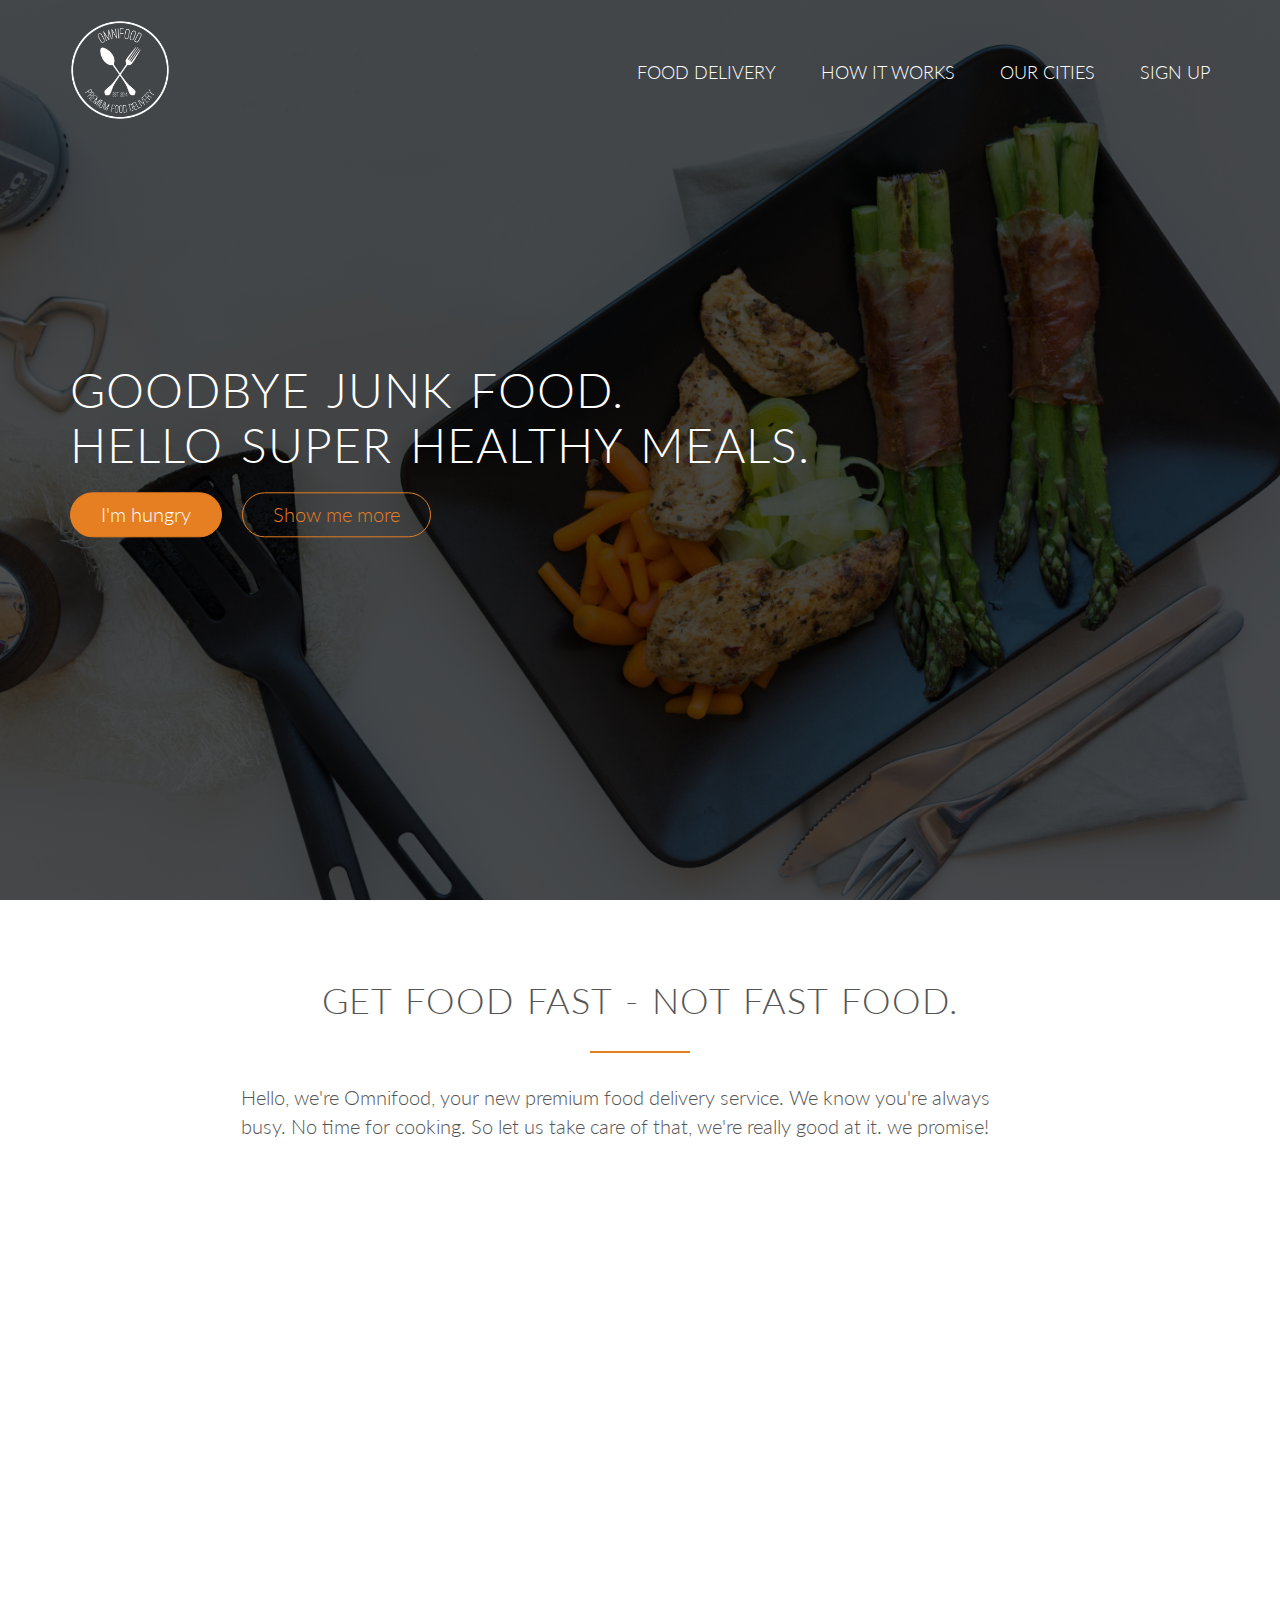
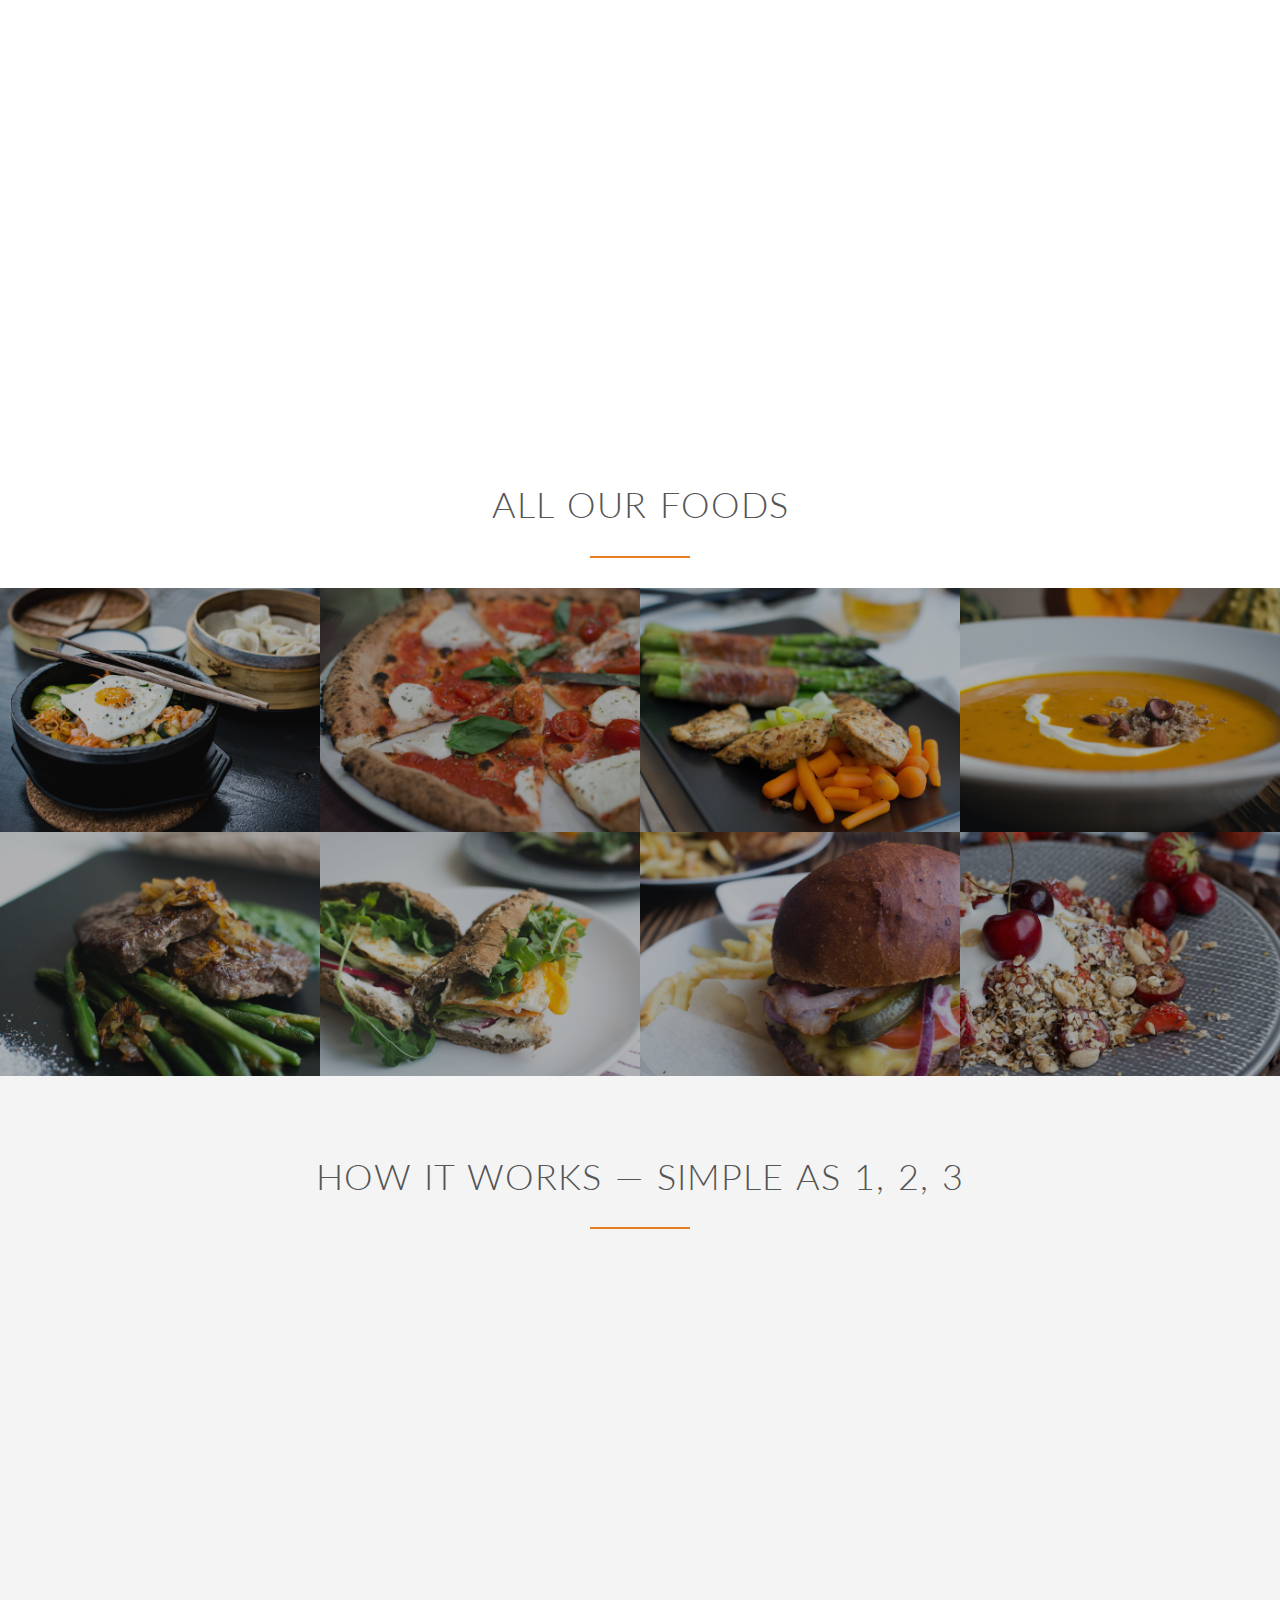
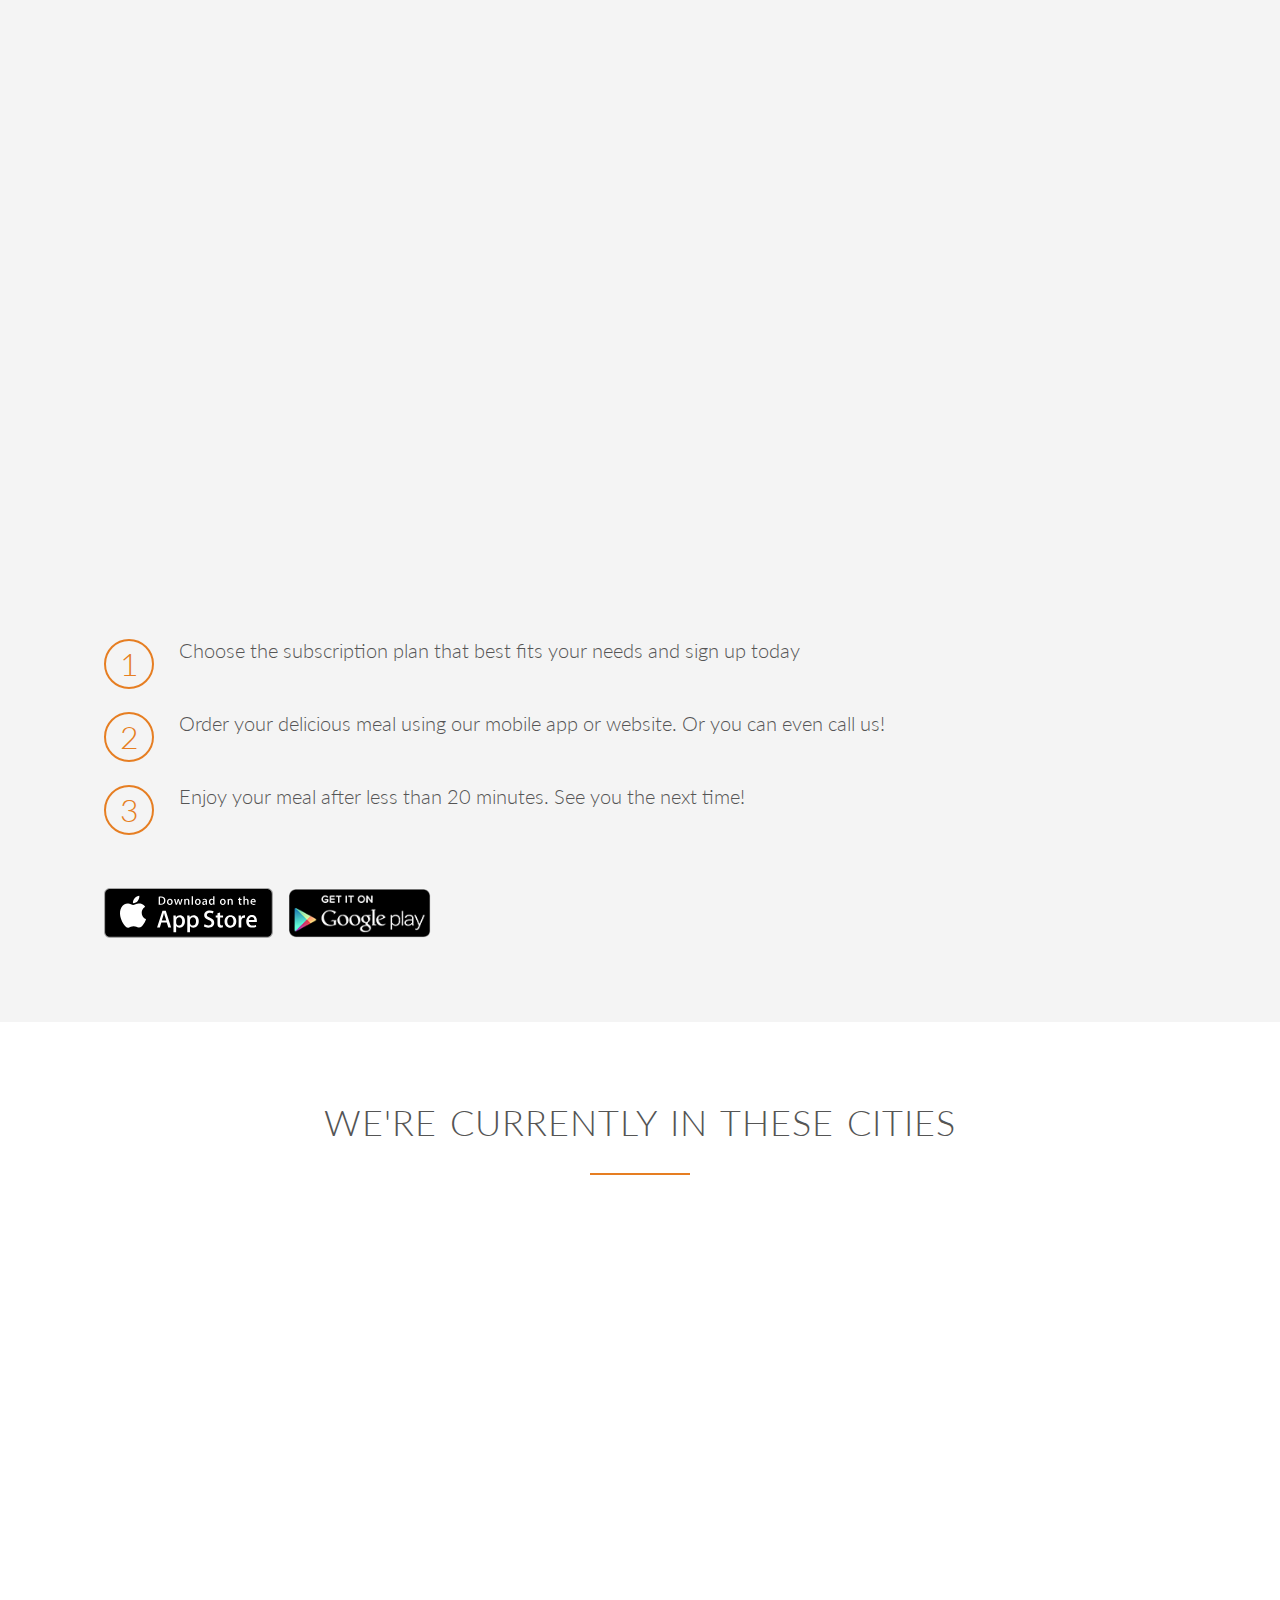
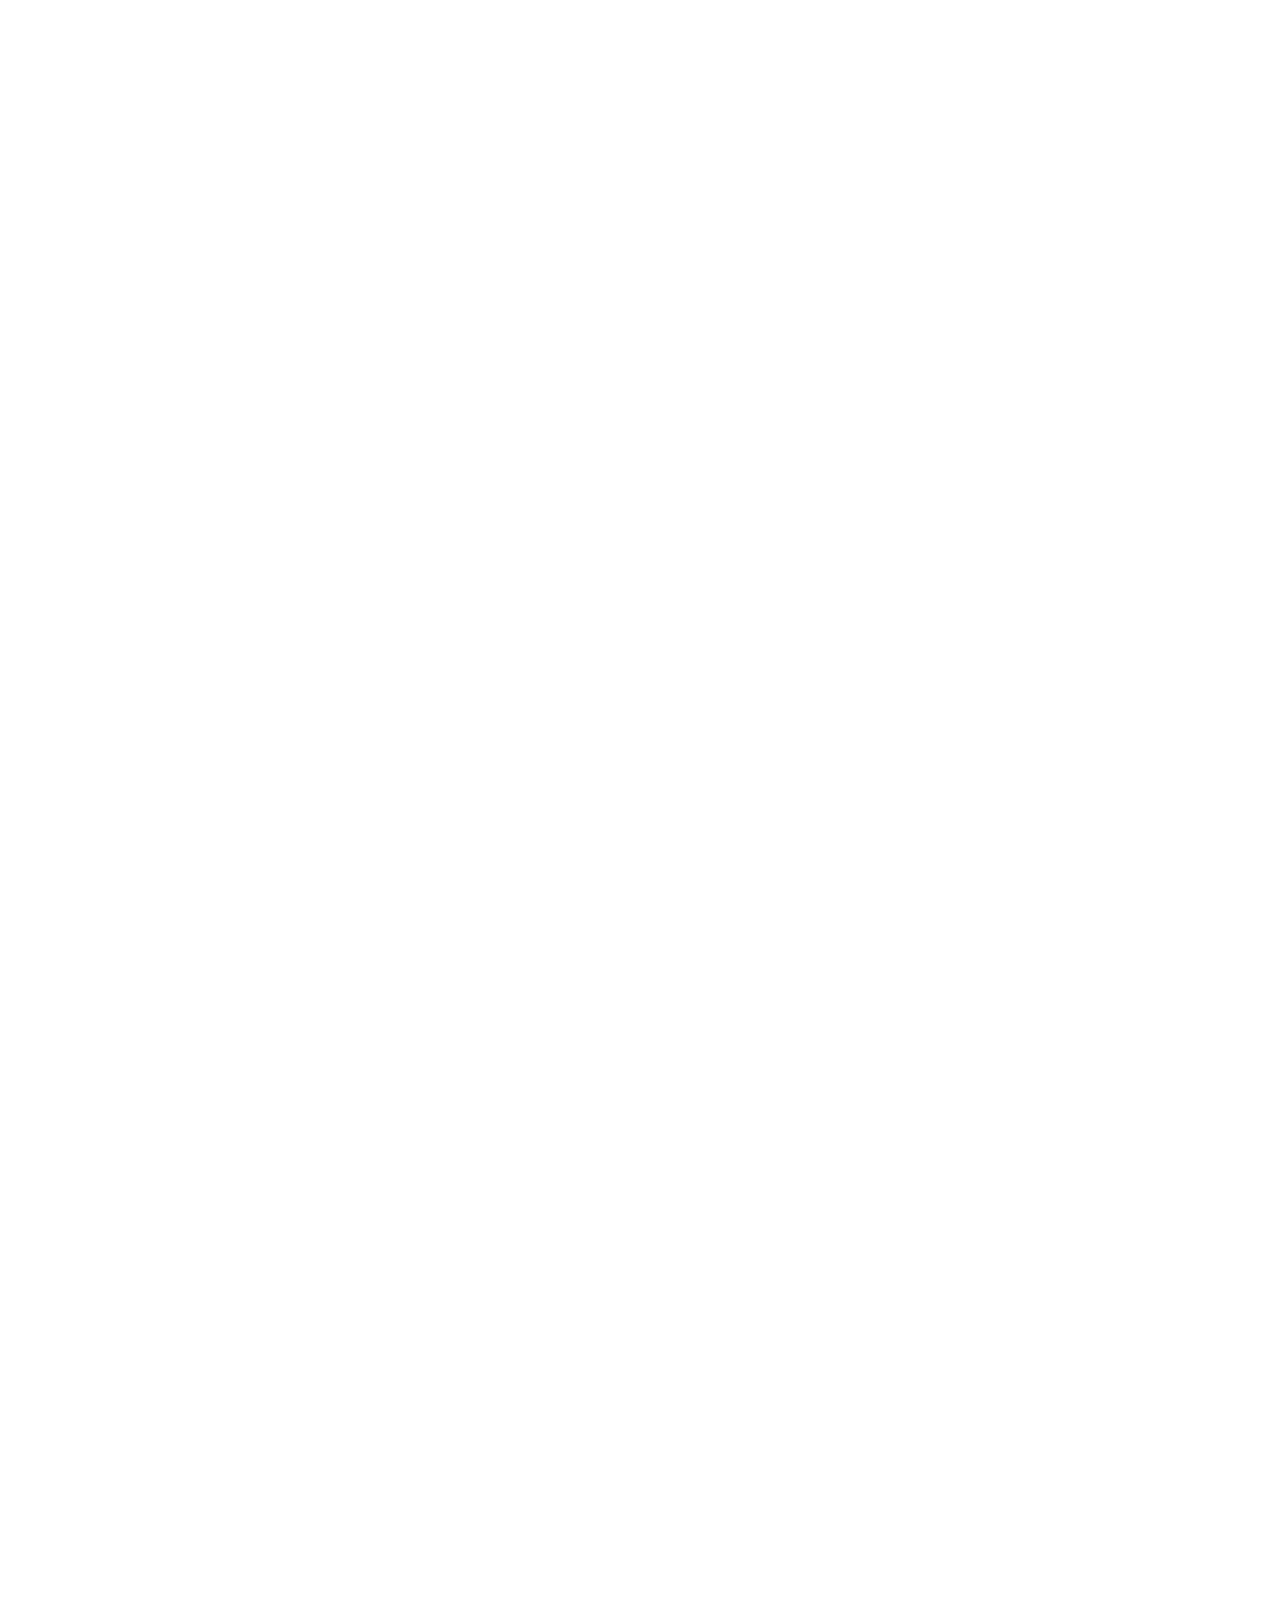
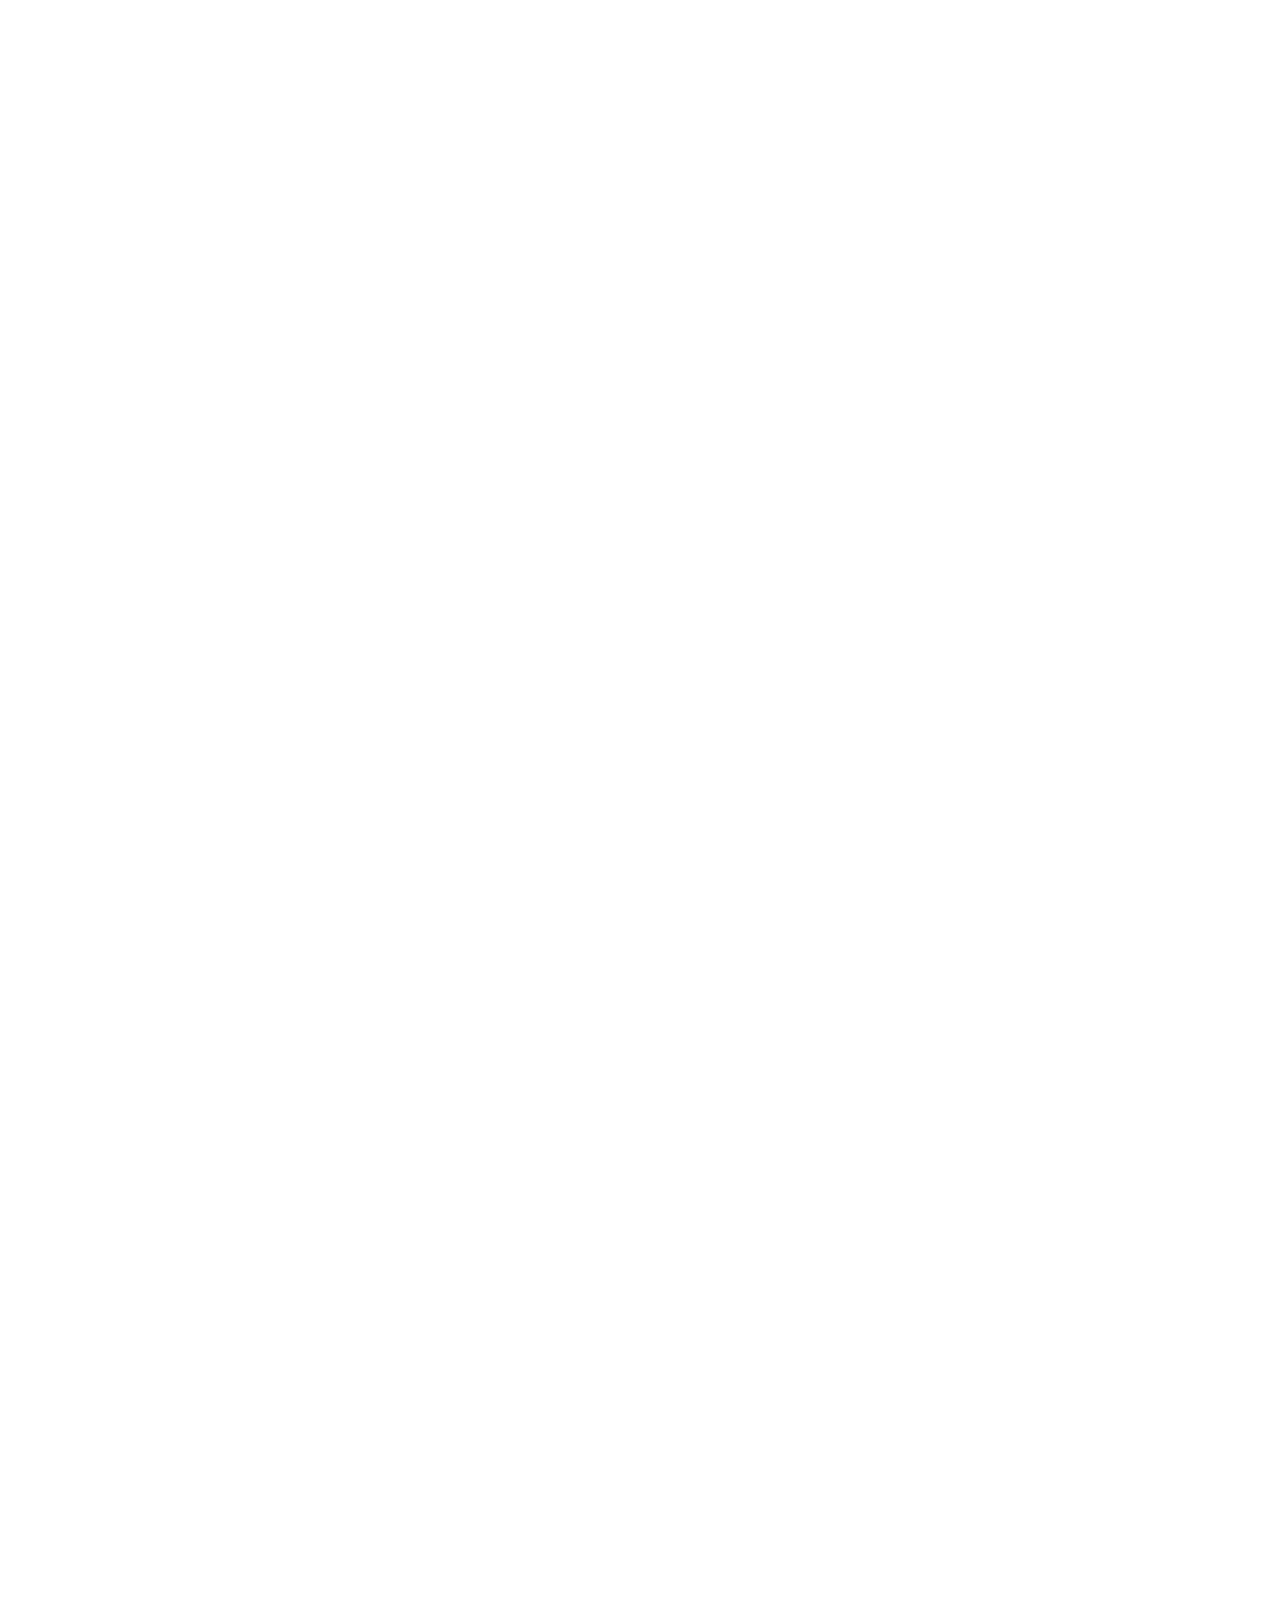
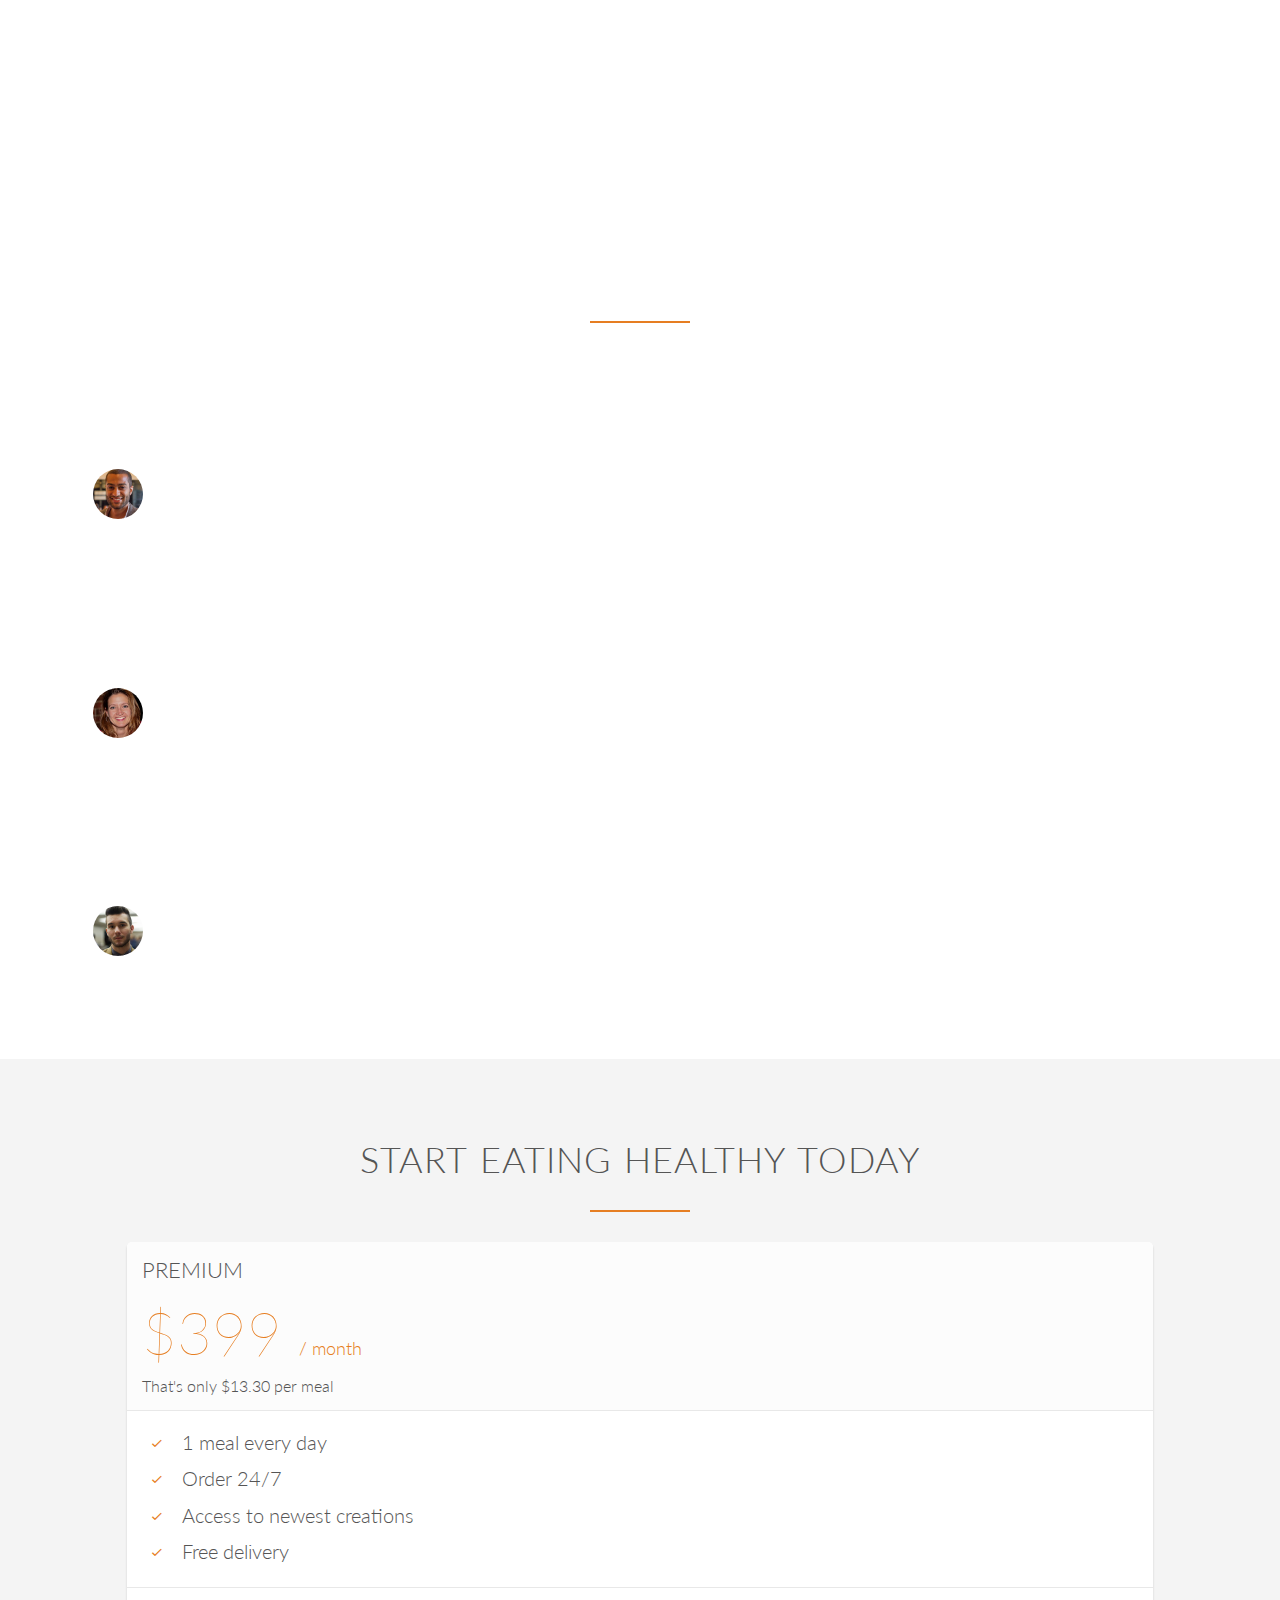
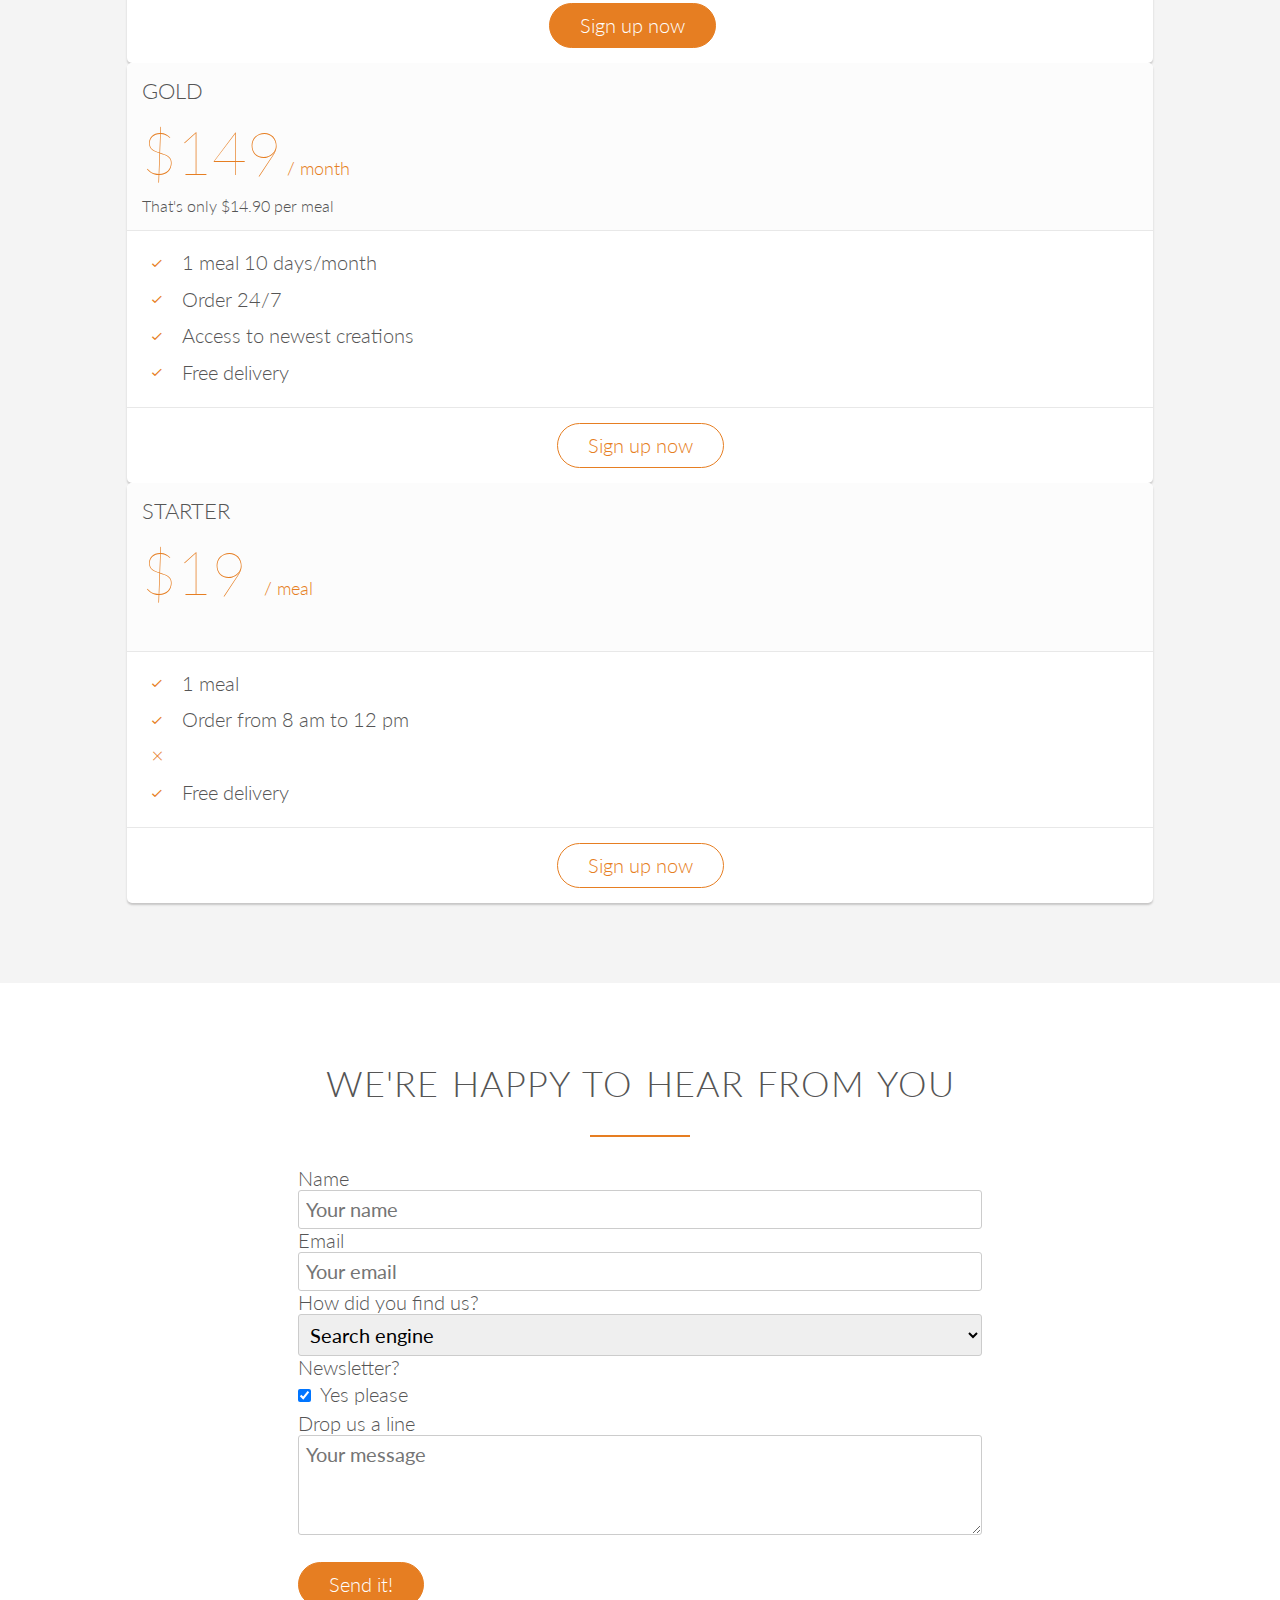
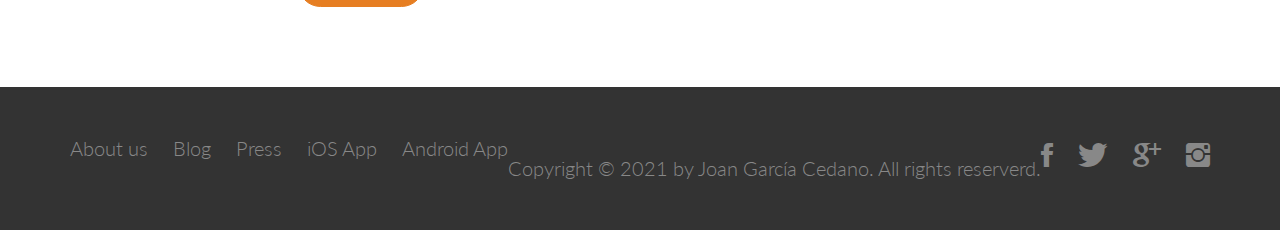
==== commit fc859889: "changes" ====
--- a/docs/index.html
+++ b/docs/index.html
@@ -14,7 +14,6 @@
     <link rel="stylesheet" href="./vendors/css/ionicons.css" />
     <link rel="stylesheet" href="./resources/css/style.css" />
     <link rel="stylesheet" href="./resources/css/queries.css" />
-    <link rel="stylesheet" href="./" />
     <link
       href="https://fonts.googleapis.com/css?family=Lato:100,300,400,300italic"
       rel="stylesheet"
@@ -25,36 +24,6 @@
       href="https://cdnjs.cloudflare.com/ajax/libs/animate.css/4.1.1/animate.min.css"
     />
     <title>Omnifood</title>
-    <link
-      rel="apple-touch-icon"
-      sizes="180x180"
-      href="/resoursces/favicons/apple-touch-icon.png"
-    />
-    <link
-      rel="icon"
-      type="image/png"
-      sizes="32x32"
-      href="/resoursces/favicons/favicon-32x32.png"
-    />
-    <link
-      rel="icon"
-      type="image/png"
-      sizes="16x16"
-      href="/resoursces/favicons/favicon-16x16.png"
-    />
-    <link rel="manifest" href="/resoursces/favicons/site.webmanifest" />
-    <link
-      rel="mask-icon"
-      href="/resoursces/favicons/safari-pinned-tab.svg"
-      color="#5bbad5"
-    />
-    <link rel="shortcut icon" href="/resoursces/favicons/favicon.ico" />
-    <meta name="msapplication-TileColor" content="#da532c" />
-    <meta
-      name="msapplication-config"
-      content="/resoursces/favicons/browserconfig.xml"
-    />
-    <meta name="theme-color" content="#ffffff" />
   </head>
   <body>
     <header>
@@ -141,6 +110,7 @@
     </section>
 
     <section class="section-meals">
+      <h2>All our foods</h2>
       <ul class="meals-showcase clearfix">
         <li>
           <figure class="meal-photo">
@@ -475,7 +445,7 @@
         <form method="post" action="#" class="contact-form">
           <div class="row">
             <div class="col span-1-of-3">
-              <label for="">Name</label>
+              <label>Name</label>
             </div>
             <div class="col span-2-of-3">
               <input
@@ -489,7 +459,7 @@
           </div>
           <div class="row">
             <div class="col span-1-of-3">
-              <label for="">Email</label>
+              <label>Email</label>
             </div>
             <div class="col span-2-of-3">
               <input
@@ -503,7 +473,7 @@
           </div>
           <div class="row">
             <div class="col span-1-of-3">
-              <label for="">How did you find us?</label>
+              <label>How did you find us?</label>
             </div>
             <div class="col span-2-of-3">
               <select name="find-us" id="find-us">
@@ -517,7 +487,7 @@
 
           <div class="row">
             <div class="col span-1-of-3">
-              <label for="">Newsletter?</label>
+              <label>Newsletter?</label>
             </div>
             <div class="col span-2-of-3">
               <input type="checkbox" name="news" id="news" checked />
@@ -526,7 +496,7 @@
           </div>
           <div class="row">
             <div class="col span-1-of-3">
-              <label for="">Drop us a line</label>
+              <label>Drop us a line</label>
             </div>
             <div class="col span-2-of-3">
               <textarea
@@ -540,7 +510,7 @@
           </div>
           <div class="row">
             <div class="col span-1-of-3">
-              <label for="">&nbsp;</label>
+              <label>&nbsp;</label>
             </div>
             <div class="col span-2-of-3">
               <input type="submit" value="Send it!" />
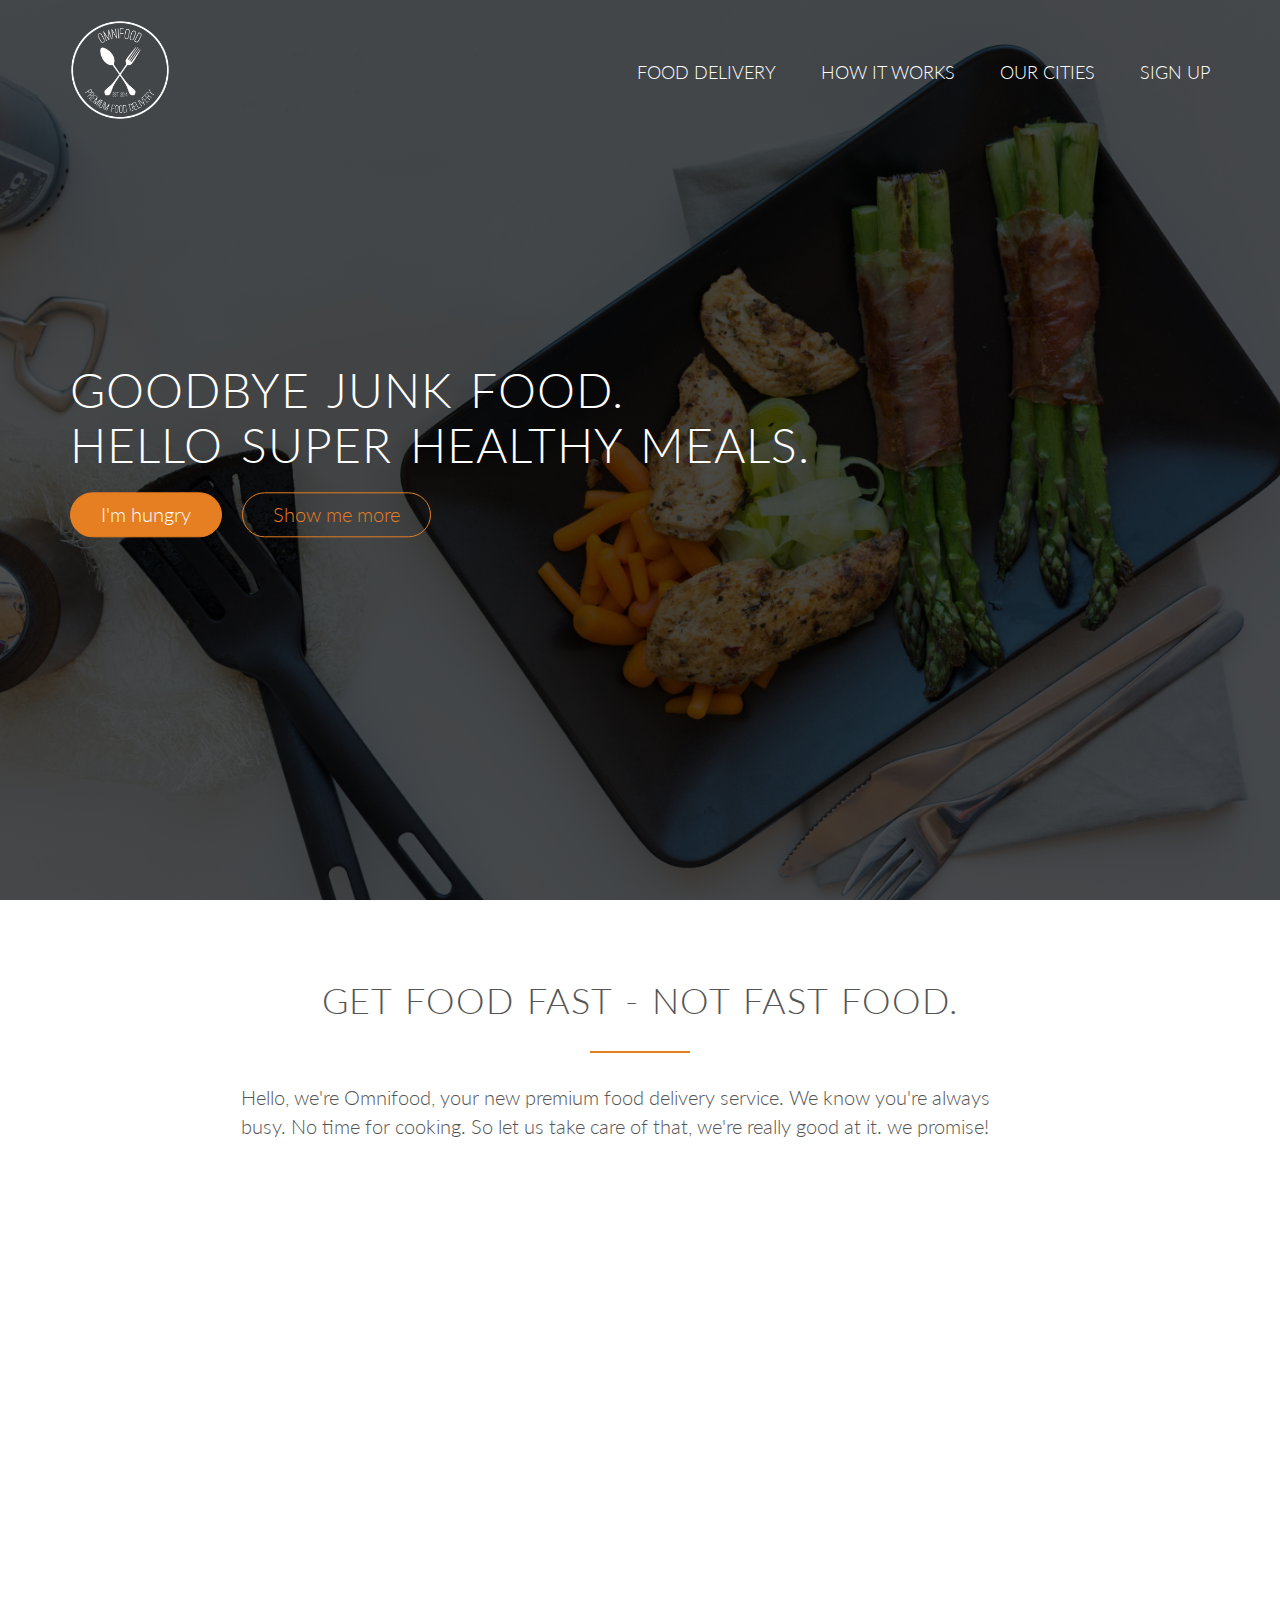
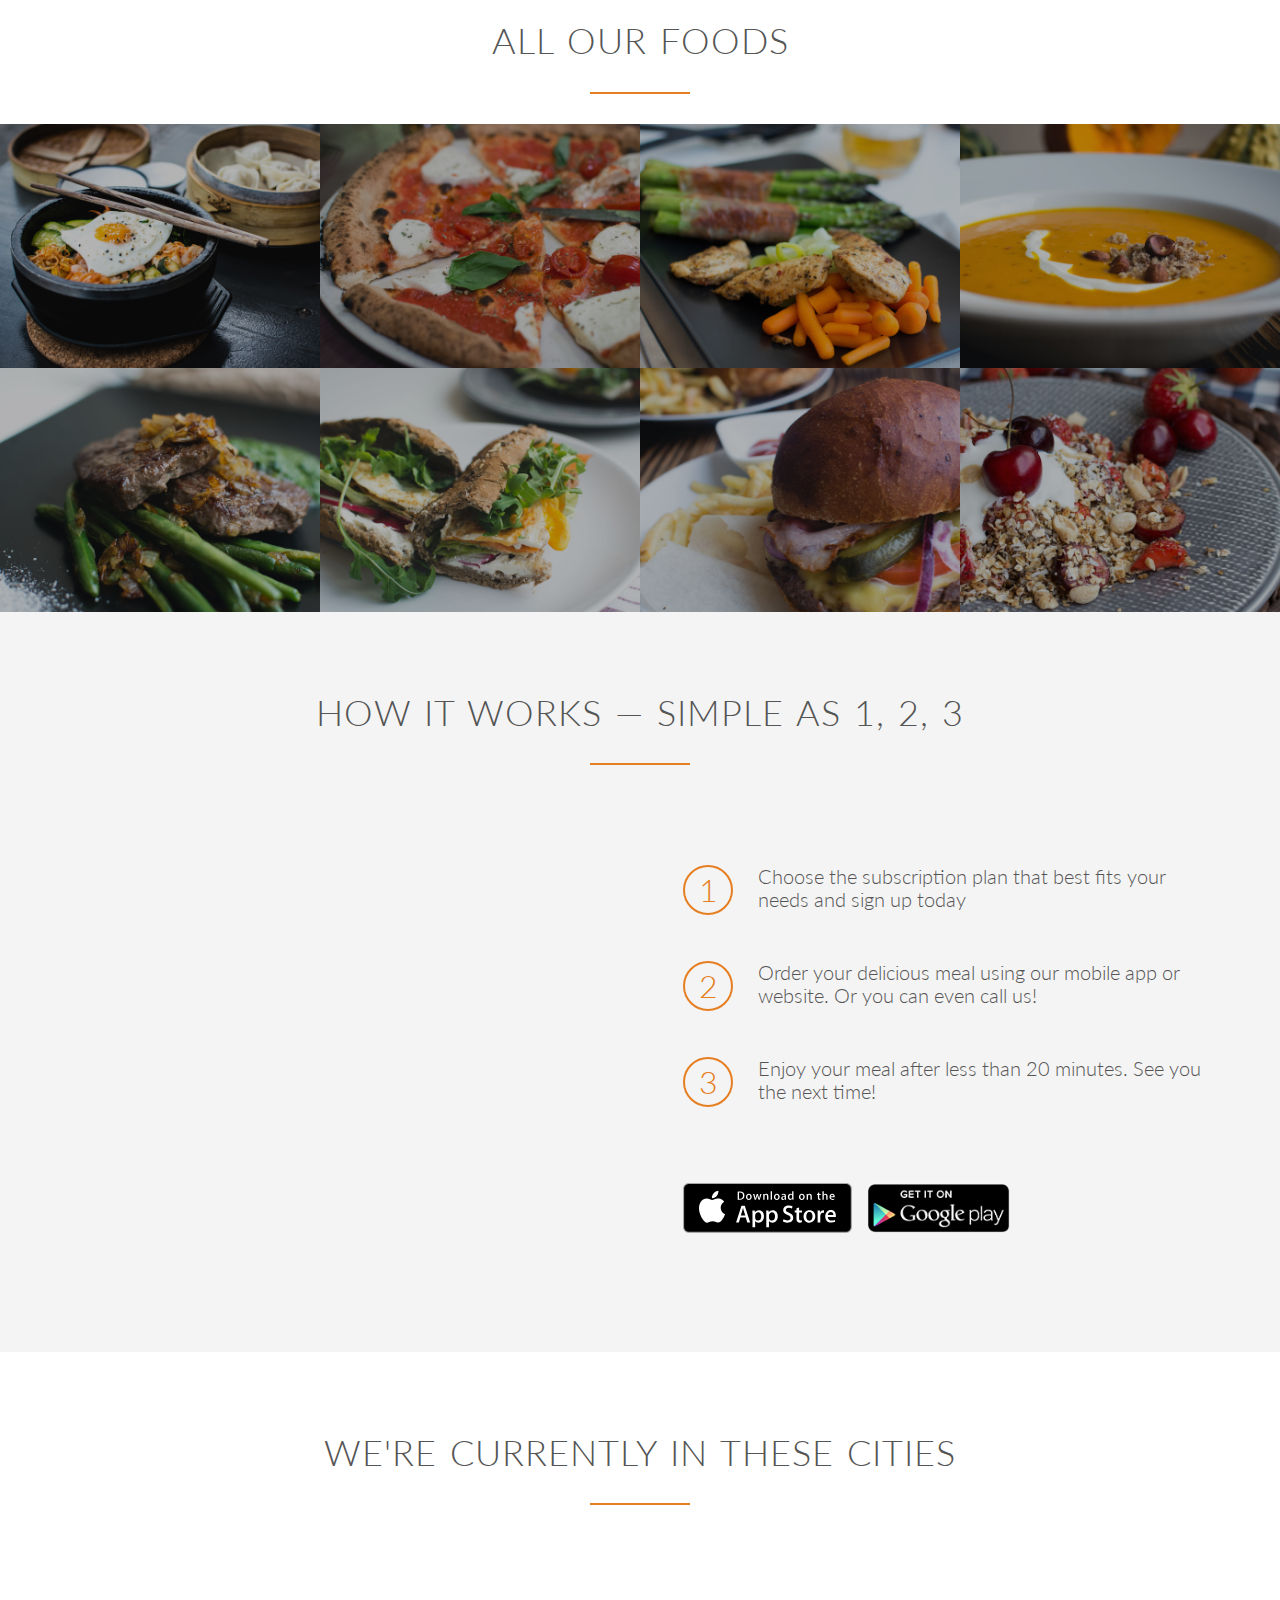
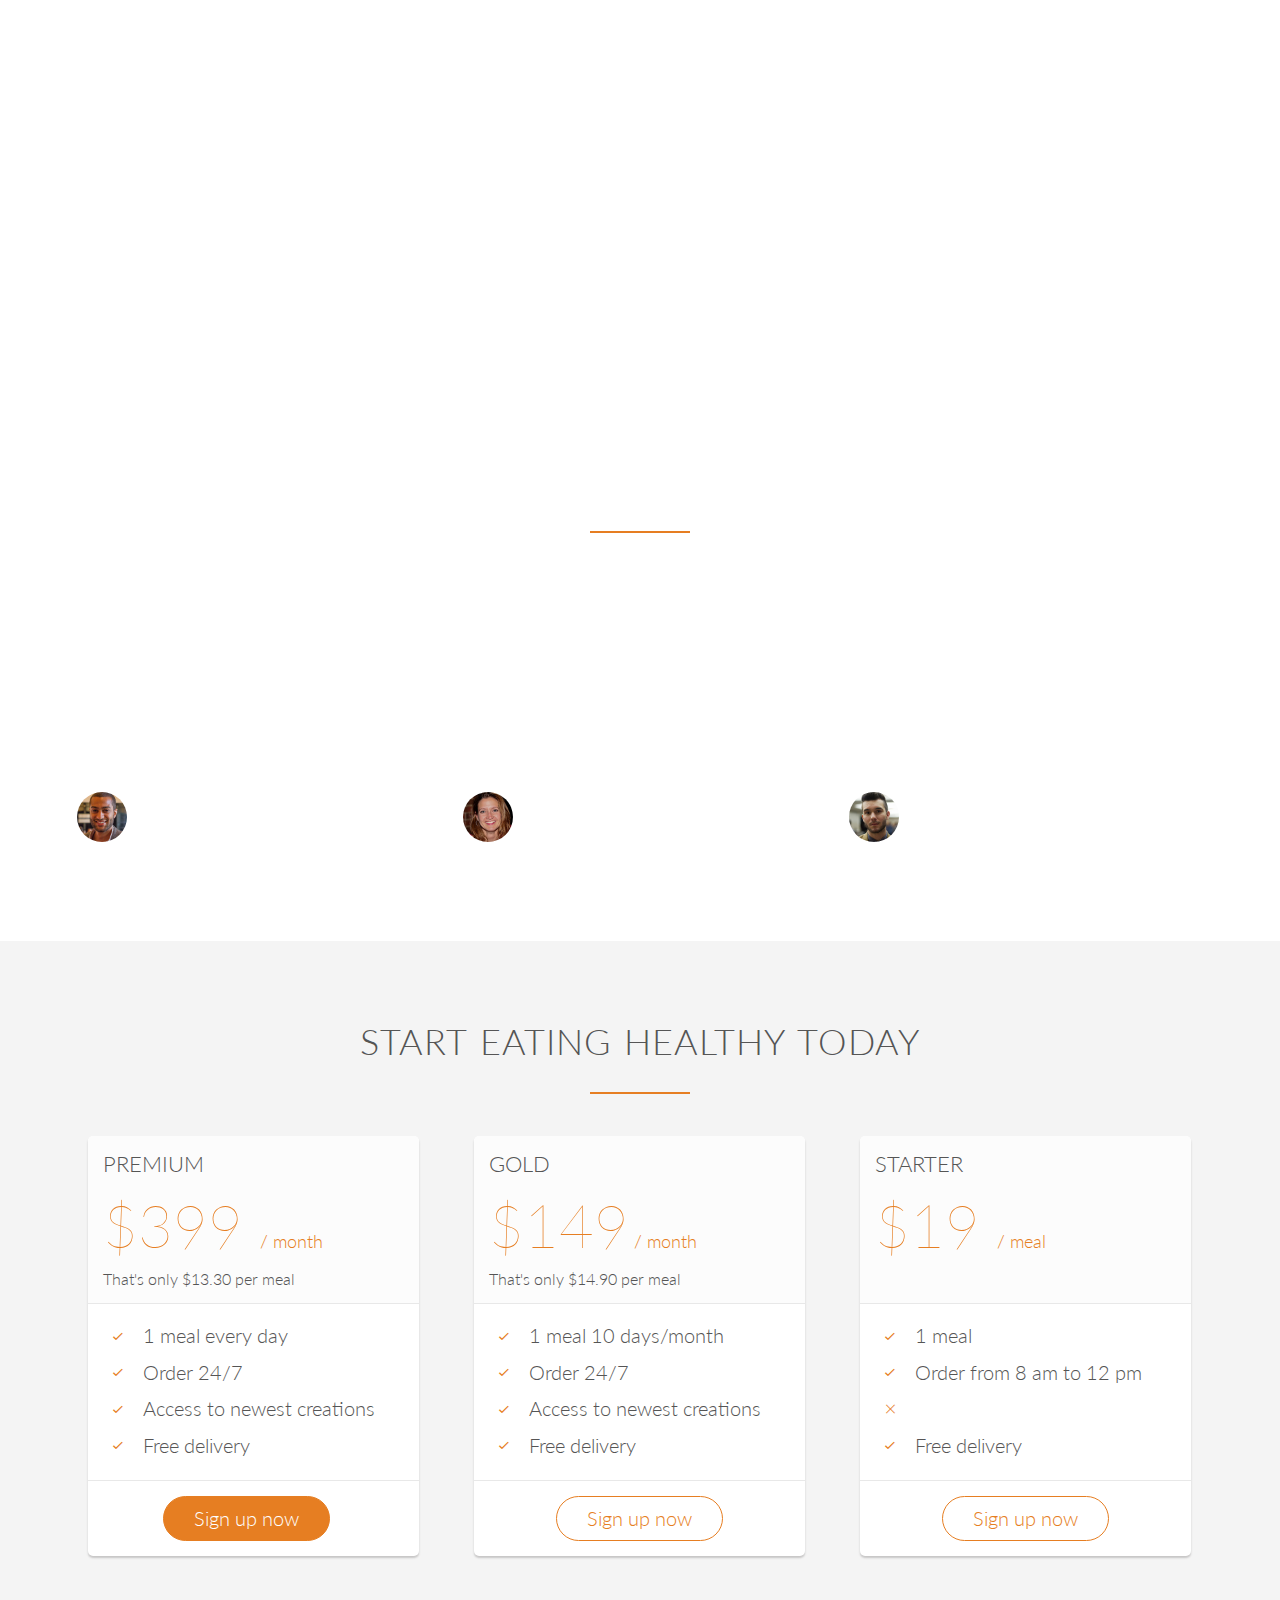
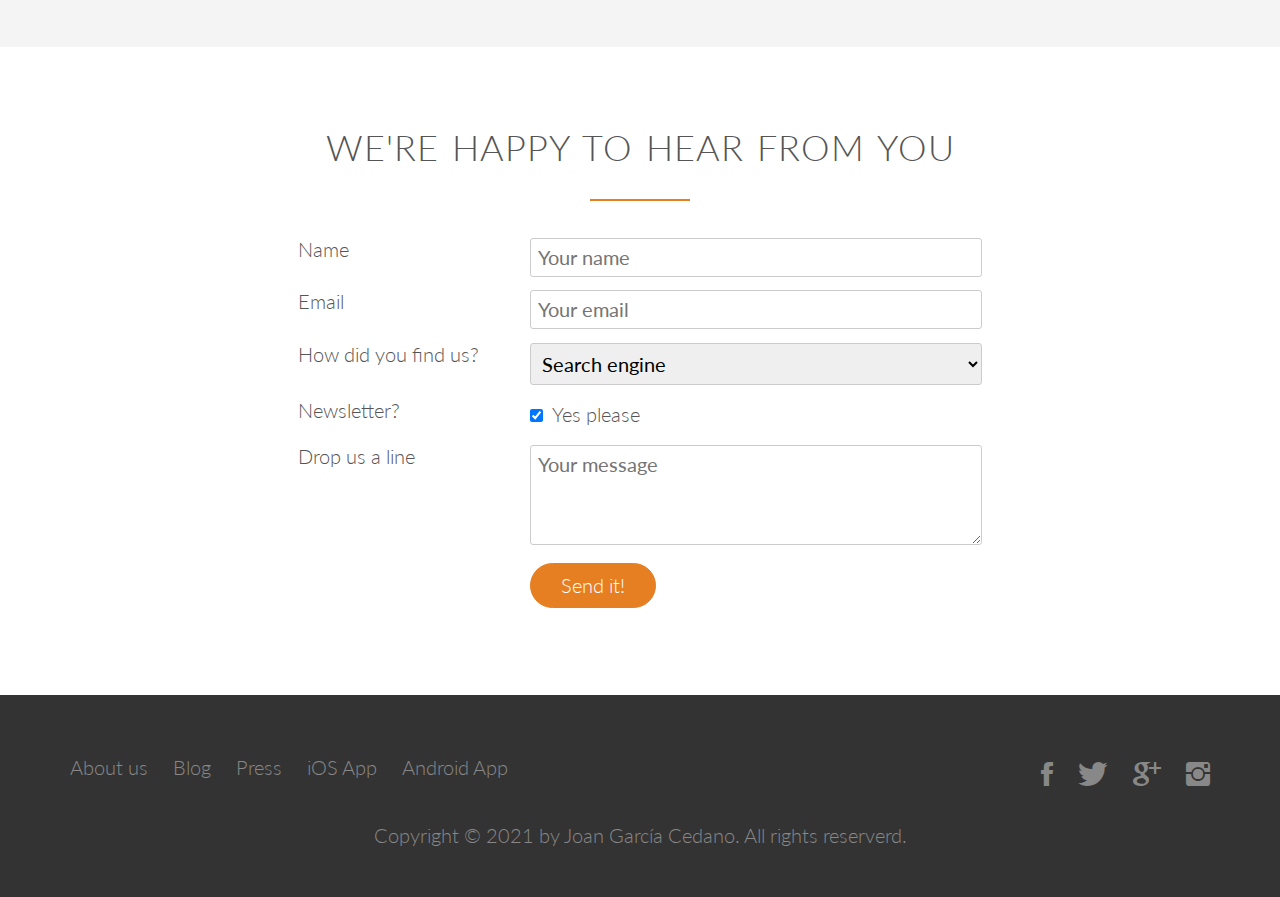
==== commit f646436c: "trying with grid" ====
--- a/docs/index.html
+++ b/docs/index.html
@@ -9,11 +9,11 @@
       content="Omnifood is a premium food delivery service with the mission to bring affordable and healty meals to as many people as possible"
     />
 
-    <link rel="stylesheet" href="./vendors/css/normalize.css" />
-    <link rel="stylesheet" href="vendors/css/grid.css" />
-    <link rel="stylesheet" href="./vendors/css/ionicons.css" />
-    <link rel="stylesheet" href="./resources/css/style.css" />
-    <link rel="stylesheet" href="./resources/css/queries.css" />
+    <link rel="stylesheet" type="text/css" href="./vendors/css/normalize.css" />
+    <link rel="stylesheet" type="text/css" href="./grid.css" />
+    <link rel="stylesheet" type="text/css" href="./vendors/css/ionicons.css" />
+    <link rel="stylesheet" type="text/css" href="./resources/css/style.css" />
+    <link rel="stylesheet" type="text/css" href="./resources/css/queries.css" />
     <link
       href="https://fonts.googleapis.com/css?family=Lato:100,300,400,300italic"
       rel="stylesheet"
--- a/docs/grid.css
+++ b/docs/grid.css
@@ -0,0 +1,689 @@
+
+/*  SECTIONS  ============================================================================= */
+
+.section {
+	clear: both;
+	padding: 0px;
+	margin: 0px;
+}
+
+/*  GROUPING  ============================================================================= */
+
+.row {
+    zoom: 1; /* For IE 6/7 (trigger hasLayout) */
+}
+
+.row:before,
+.row:after {
+    content:"";
+    display:table;
+}
+.row:after {
+    clear:both;
+}
+
+/*  GRID COLUMN SETUP   ==================================================================== */
+
+.col {
+	display: block;
+	float:left;
+	margin: 1% 0 1% 1.6%;
+}
+
+.col:first-child { margin-left: 0; } /* all browsers except IE6 and lower */
+
+
+/*  REMOVE MARGINS AS ALL GO FULL WIDTH AT 480 PIXELS */
+
+@media only screen and (max-width: 480px) {
+	.col { 
+		/*margin: 1% 0 1% 0%;*/
+        margin: 0;
+	}
+}
+
+
+/*  GRID OF TWO   ============================================================================= */
+
+
+.span-2-of-2 {
+	width: 100%;
+}
+
+.span-1-of-2 {
+	width: 49.2%;
+}
+
+/*  GO FULL WIDTH AT LESS THAN 480 PIXELS */
+
+@media only screen and (max-width: 480px) {
+	.span-2-of-2 {
+		width: 100%; 
+	}
+	.span-1-of-2 {
+		width: 100%; 
+	}
+}
+
+
+/*  GRID OF THREE   ============================================================================= */
+
+	
+.span-3-of-3 {
+	width: 100%; 
+}
+
+.span-2-of-3 {
+	width: 66.13%; 
+}
+
+.span-1-of-3 {
+	width: 32.26%; 
+}
+
+
+/*  GO FULL WIDTH AT LESS THAN 480 PIXELS */
+
+@media only screen and (max-width: 480px) {
+	.span-3-of-3 {
+		width: 100%; 
+	}
+	.span-2-of-3 {
+		width: 100%; 
+	}
+	.span-1-of-3 {
+		width: 100%;
+	}
+}
+
+/*  GRID OF FOUR   ============================================================================= */
+
+	
+.span-4-of-4 {
+	width: 100%; 
+}
+
+.span-3-of-4 {
+	width: 74.6%; 
+}
+
+.span-2-of-4 {
+	width: 49.2%; 
+}
+
+.span-1-of-4 {
+	width: 23.8%; 
+}
+
+
+/*  GO FULL WIDTH AT LESS THAN 480 PIXELS */
+
+@media only screen and (max-width: 480px) {
+	.span-4-of-4 {
+		width: 100%; 
+	}
+	.span-3-of-4 {
+		width: 100%; 
+	}
+	.span-2-of-4 {
+		width: 100%; 
+	}
+	.span-1-of-4 {
+		width: 100%; 
+	}
+}
+
+
+/*  GRID OF FIVE   ============================================================================= */
+
+	
+.span-5-of-5 {
+	width: 100%;
+}
+
+.span-4-of-5 {
+  	width: 79.68%; 
+}
+
+.span-3-of-5 {
+  	width: 59.36%; 
+}
+
+.span-2-of-5 {
+  	width: 39.04%;
+}
+
+.span-1-of-5 {
+  	width: 18.72%;
+}
+
+
+/*  GO FULL WIDTH AT LESS THAN 480 PIXELS */
+
+@media only screen and (max-width: 480px) {
+	.span-5-of-5 {
+		width: 100%; 
+	}
+	.span-4-of-5 {
+		width: 100%; 
+	}
+	.span-3-of-5 {
+		width: 100%; 
+	}
+	.span-2-of-5 {
+		width: 100%; 
+	}
+	.span-1-of-5 {
+		width: 100%; 
+	}
+}
+
+
+/*  GRID OF SIX   ============================================================================= */
+
+
+.span-6-of-6 {
+	width: 100%;
+}
+
+.span-5-of-6 {
+  	width: 83.06%;
+}
+
+.span-4-of-6 {
+  	width: 66.13%;
+}
+
+.span-3-of-6 {
+  	width: 49.2%;
+}
+
+.span-2-of-6 {
+  	width: 32.26%;
+}
+
+.span-1-of-6 {
+  	width: 15.33%;
+}
+
+
+/*  GO FULL WIDTH AT LESS THAN 480 PIXELS */
+
+@media only screen and (max-width: 480px) {
+	.span-6-of-6 {
+		width: 100%; 
+	}
+	.span-5-of-6 {
+		width: 100%; 
+	}
+	.span-4-of-6 {
+		width: 100%; 
+	}
+	.span-3-of-6 {
+		width: 100%; 
+	}
+	.span-2-of-6 {
+		width: 100%; 
+	}
+	.span-1-of-6 {
+		width: 100%; 
+	}
+}
+
+
+
+/*  GRID OF SEVEN   ============================================================================= */
+
+
+.span-7-of-7 {
+	width: 100%;
+}
+
+.span-6-of-7 {
+	width: 85.48%;
+}
+
+.span-5-of-7 {
+  	width: 70.97%;
+}
+
+.span-4-of-7 {
+  	width: 56.45%;
+}
+
+.span-3-of-7 {
+  	width: 41.94%;
+}
+
+.span-2-of-7 {
+  	width: 27.42%;
+}
+
+.span-1-of-7 {
+  	width: 12.91%;
+}
+
+
+/*  GO FULL WIDTH AT LESS THAN 480 PIXELS */
+
+@media only screen and (max-width: 480px) {
+	.span-7-of-7 {
+		width: 100%; 
+	}
+	.span-6-of-7 {
+		width: 100%; 
+	}
+	.span-5-of-7 {
+		width: 100%; 
+	}
+	.span-4-of-7 {
+		width: 100%; 
+	}
+	.span-3-of-7 {
+		width: 100%; 
+	}
+	.span-2-of-7 {
+		width: 100%; 
+	}
+	.span-1-of-7 {
+		width: 100%; 
+	}
+}
+
+
+/*  GRID OF EIGHT   ============================================================================= */
+
+	
+.span-8-of-8 {
+	width: 100%;
+}
+
+.span-7-of-8 {
+	width: 87.3%; 
+}
+
+.span-6-of-8 {
+	width: 74.6%; 
+}
+
+.span-5-of-8 {
+	width: 61.9%; 
+}
+
+.span-4-of-8 {
+	width: 49.2%; 
+}
+
+.span-3-of-8 {
+	width: 36.5%;
+}
+
+.span-2-of-8 {
+	width: 23.8%; 
+}
+
+.span-1-of-8 {
+	width: 11.1%; 
+}
+
+
+/*  GO FULL WIDTH AT LESS THAN 480 PIXELS */
+
+@media only screen and (max-width: 480px) {
+	.span-8-of-8 {
+		width: 100%; 
+	}
+	.span-7-of-8 {
+		width: 100%; 
+	}
+	.span-6-of-8 {
+		width: 100%; 
+	}
+	.span-5-of-8 {
+		width: 100%; 
+	}
+	.span-4-of-8 {
+		width: 100%; 
+	}
+	.span-3-of-8 {
+		width: 100%; 
+	}
+	.span-2-of-8 {
+		width: 100%; 
+	}
+	.span-1-of-8 {
+		width: 100%; 
+	}
+}
+
+
+/*  GRID OF NINE   ============================================================================= */
+
+
+.span-9-of-9 {
+	width: 100%;
+}
+
+.span-8-of-9 {
+	width: 88.71%;
+}
+
+.span-7-of-9 {
+	width: 77.42%; 
+}
+
+.span-6-of-9 {
+	width: 66.13%; 
+}
+
+.span-5-of-9 {
+	width: 54.84%; 
+}
+
+.span-4-of-9 {
+	width: 43.55%; 
+}
+
+.span-3-of-9 {
+	width: 32.26%;
+}
+
+.span-2-of-9 {
+	width: 20.97%; 
+}
+
+.span-1-of-9 {
+	width: 9.68%; 
+}
+
+
+/*  GO FULL WIDTH AT LESS THAN 480 PIXELS */
+
+@media only screen and (max-width: 480px) {
+	.span-9-of-9 {
+		width: 100%; 
+	}
+	.span-8-of-9 {
+		width: 100%; 
+	}
+	.span-7-of-9 {
+		width: 100%; 
+	}
+	.span-6-of-9 {
+		width: 100%; 
+	}
+	.span-5-of-9 {
+		width: 100%; 
+	}
+	.span-4-of-9 {
+		width: 100%; 
+	}
+	.span-3-of-9 {
+		width: 100%; 
+	}
+	.span-2-of-9 {
+		width: 100%; 
+	}
+	.span-1-of-9 {
+		width: 100%; 
+	}
+}
+
+
+/*  GRID OF TEN   ============================================================================= */
+
+
+.span-10-of-10 {
+	width: 100%;
+}
+
+.span-9-of-10 {
+	width: 89.84%;
+}
+
+.span-8-of-10 {
+	width: 79.68%;
+}
+
+.span-7-of-10 {
+	width: 69.52%; 
+}
+
+.span-6-of-10 {
+	width: 59.36%; 
+}
+
+.span-5-of-10 {
+	width: 49.2%; 
+}
+
+.span-4-of-10 {
+	width: 39.04%; 
+}
+
+.span-3-of-10 {
+	width: 28.88%;
+}
+
+.span-2-of-10 {
+	width: 18.72%; 
+}
+
+.span-1-of-10 {
+	width: 8.56%; 
+}
+
+
+/*  GO FULL WIDTH AT LESS THAN 480 PIXELS */
+
+@media only screen and (max-width: 480px) {
+	.span-10-of-10 {
+		width: 100%; 
+	}
+	.span-9-of-10 {
+		width: 100%; 
+	}
+	.span-8-of-10 {
+		width: 100%; 
+	}
+	.span-7-of-10 {
+		width: 100%; 
+	}
+	.span-6-of-10 {
+		width: 100%; 
+	}
+	.span-5-of-10 {
+		width: 100%; 
+	}
+	.span-4-of-10 {
+		width: 100%; 
+	}
+	.span-3-of-10 {
+		width: 100%; 
+	}
+	.span-2-of-10 {
+		width: 100%; 
+	}
+	.span-1-of-10 {
+		width: 100%; 
+	}
+}
+
+
+/*  GRID OF ELEVEN   ============================================================================= */
+
+.span-11-of-11 {
+	width: 100%;
+}
+
+.span-10-of-11 {
+	width: 90.76%;
+}
+
+.span-9-of-11 {
+	width: 81.52%;
+}
+
+.span-8-of-11 {
+	width: 72.29%;
+}
+
+.span-7-of-11 {
+	width: 63.05%; 
+}
+
+.span-6-of-11 {
+	width: 53.81%; 
+}
+
+.span-5-of-11 {
+	width: 44.58%; 
+}
+
+.span-4-of-11 {
+	width: 35.34%; 
+}
+
+.span-3-of-11 {
+	width: 26.1%;
+}
+
+.span-2-of-11 {
+	width: 16.87%; 
+}
+
+.span-1-of-11 {
+	width: 7.63%; 
+}
+
+
+/*  GO FULL WIDTH AT LESS THAN 480 PIXELS */
+
+@media only screen and (max-width: 480px) {
+	.span-11-of-11 {
+		width: 100%; 
+	}
+	.span-10-of-11 {
+		width: 100%; 
+	}
+	.span-9-of-11 {
+		width: 100%; 
+	}
+	.span-8-of-11 {
+		width: 100%; 
+	}
+	.span-7-of-11 {
+		width: 100%; 
+	}
+	.span-6-of-11 {
+		width: 100%; 
+	}
+	.span-5-of-11 {
+		width: 100%; 
+	}
+	.span-4-of-11 {
+		width: 100%; 
+	}
+	.span-3-of-11 {
+		width: 100%; 
+	}
+	.span-2-of-11 {
+		width: 100%; 
+	}
+	.span-1-of-11 {
+		width: 100%; 
+	}
+}
+
+
+/*  GRID OF TWELVE   ============================================================================= */
+
+.span-12-of-12 {
+	width: 100%;
+}
+
+.span-11-of-12 {
+	width: 91.53%;
+}
+
+.span-10-of-12 {
+	width: 83.06%;
+}
+
+.span-9-of-12 {
+	width: 74.6%;
+}
+
+.span-8-of-12 {
+	width: 66.13%;
+}
+
+.span-7-of-12 {
+	width: 57.66%; 
+}
+
+.span-6-of-12 {
+	width: 49.2%; 
+}
+
+.span-5-of-12 {
+	width: 40.73%; 
+}
+
+.span-4-of-12 {
+	width: 32.26%; 
+}
+
+.span-3-of-12 {
+	width: 23.8%;
+}
+
+.span-2-of-12 {
+	width: 15.33%; 
+}
+
+.span-1-of-12 {
+	width: 6.86%; 
+}
+
+
+/*  GO FULL WIDTH AT LESS THAN 480 PIXELS */
+
+@media only screen and (max-width: 480px) {
+	.span-12-of-12 {
+		width: 100%; 
+	}
+	.span-11-of-12 {
+		width: 100%; 
+	}
+	.span-10-of-12 {
+		width: 100%; 
+	}
+	.span-9-of-12 {
+		width: 100%; 
+	}
+	.span-8-of-12 {
+		width: 100%; 
+	}
+	.span-7-of-12 {
+		width: 100%; 
+	}
+	.span-6-of-12 {
+		width: 100%; 
+	}
+	.span-5-of-12 {
+		width: 100%; 
+	}
+	.span-4-of-12 {
+		width: 100%; 
+	}
+	.span-3-of-12 {
+		width: 100%; 
+	}
+	.span-2-of-12 {
+		width: 100%; 
+	}
+	.span-1-of-12 {
+		width: 100%; 
+	}
+}--- a/docs/resources/css/queries.css
+++ b/docs/resources/css/queries.css
@@ -1,5 +1,5 @@
 /*BIG TABLET TO 1200px*/
-@media only screen and (max-width: 1200px) {
+@media (max-width: 1200px) {
   .hero-text-box {
     position: absolute;
     width: 100%;
@@ -12,7 +12,7 @@
 }
 
 /*SMALL TABLET TO BIG TABLETS*/
-@media only screen and (max-width: 1023px) {
+@media (max-width: 1023px) {
   body {
     font-size: 18px;
   }
@@ -70,7 +70,7 @@
 }
 
 /*SMALL PHONES TO SMALL TABLETS*/
-@media only screen and (max-width: 767px) {
+@media (max-width: 767px) {
   body {
     font-size: 16px;
   }
@@ -175,7 +175,7 @@
 }
 
 /*SMALLEST (less or equal to 480px) Small phones*/
-@media only screen and (max-width: 480px) {
+@media (max-width: 480px) {
   section {
     padding: 25px 0;
   }
